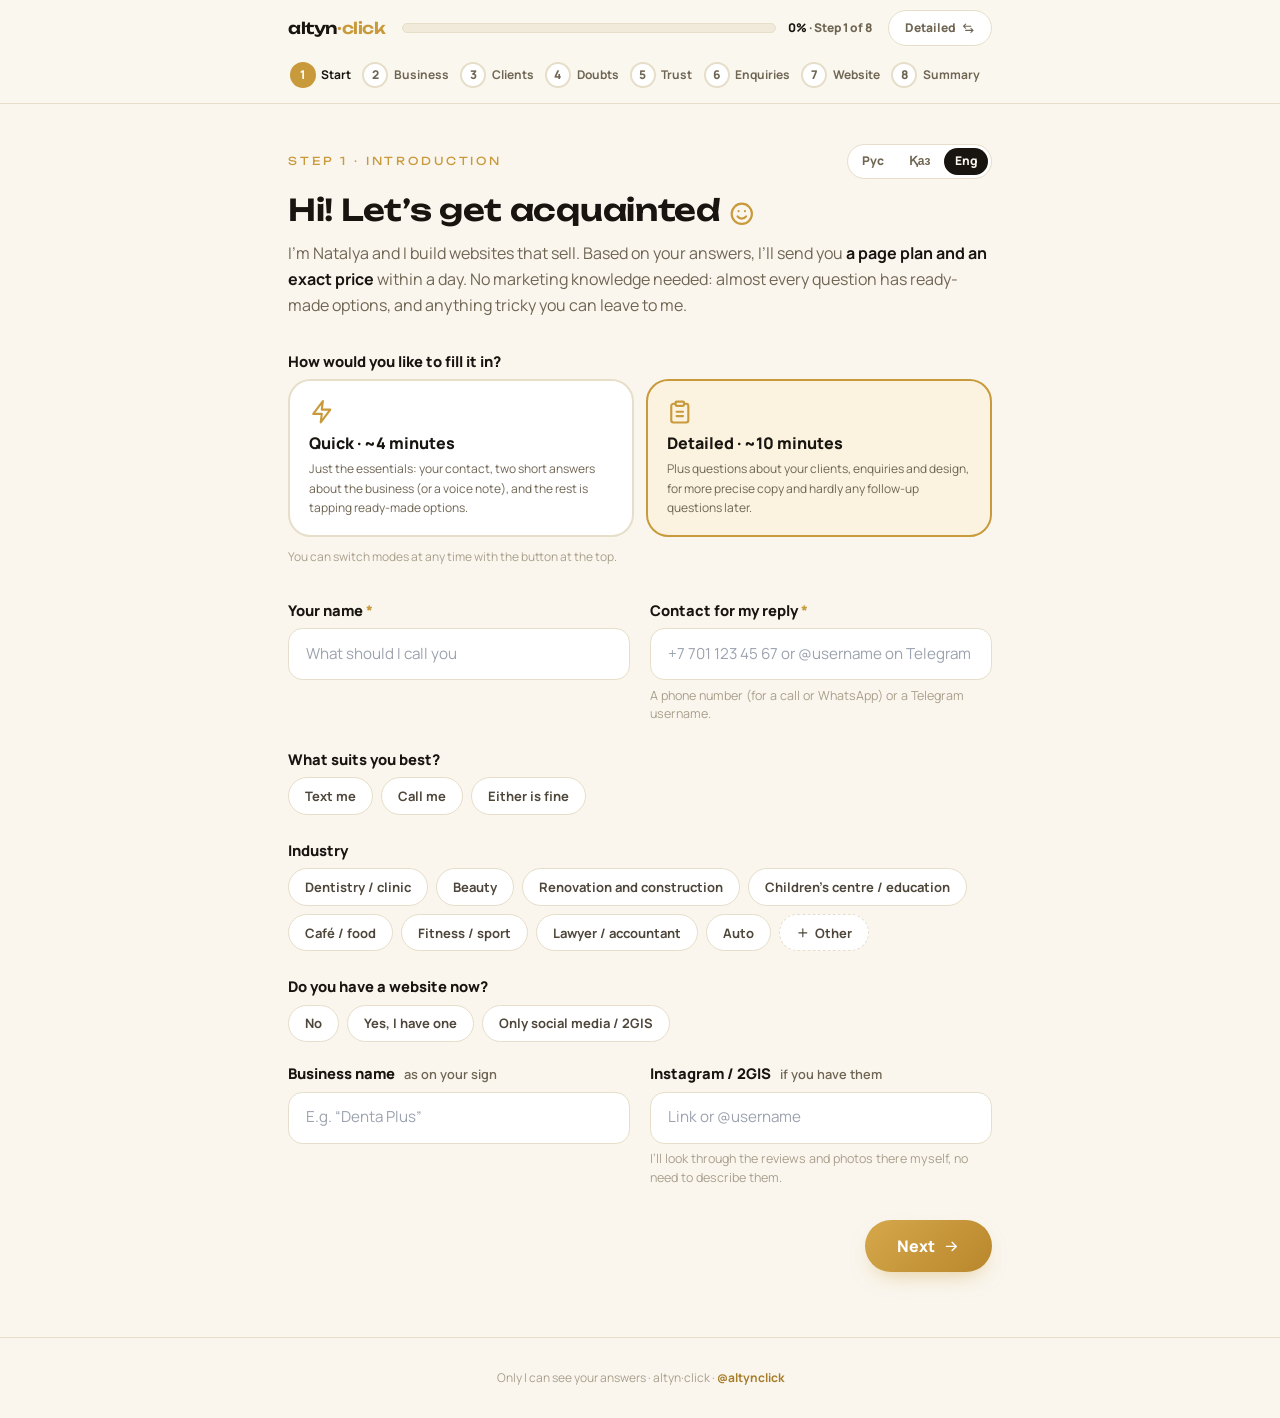
==== en/index.html @ 15279e93 "Add Kazakh and English versions of the brief (/kz/, /en/) kz/index.html and en/index.html are genera" ====
<!DOCTYPE html>
<!-- Generated by scripts/build-i18n.mjs from /index.html — edit the Russian source and i18n/, then run node build.mjs -->
<html lang="en">
<head>
<meta charset="UTF-8">
<meta name="viewport" content="width=device-width, initial-scale=1.0">
<title>Brief — Altyn Click</title>
<meta name="description" content="Tell me about your business in 4–10 minutes, mostly by tapping ready-made options. Anything tricky you can leave to me.">

<link rel="preconnect" href="https://fonts.googleapis.com">
<link rel="preconnect" href="https://fonts.gstatic.com" crossorigin>
<link href="https://fonts.googleapis.com/css2?family=Unbounded:wght@400;500;600;700&family=Manrope:wght@400;500;600;700;800&display=swap" rel="stylesheet">

<meta name="theme-color" content="#FAF6EE">
<meta name="referrer" content="strict-origin-when-cross-origin">
<link rel="icon" href="../favicon.ico" sizes="any">
<link rel="icon" href="../favicon.svg" type="image/svg+xml">
<link rel="apple-touch-icon" href="../apple-touch-icon.png">
<link rel="stylesheet" href="../assets/brief.css?v=f9da8c3298">
</head>

<body class="antialiased">

<svg width="0" height="0" style="position:absolute" aria-hidden="true">
  <defs>
    <symbol id="i-hi" viewBox="0 0 24 24"><circle cx="12" cy="12" r="9.5"/><path d="M8 14.5s1.5 2 4 2 4-2 4-2"/><path d="M9 9.5h.01M15 9.5h.01"/></symbol>
    <symbol id="i-bolt" viewBox="0 0 24 24"><path d="M13 2 4 14h8l-1 8 9-12h-8z"/></symbol>
    <symbol id="i-list" viewBox="0 0 24 24"><rect x="8" y="2.5" width="8" height="4" rx="1"/><path d="M16 4.5h2a2 2 0 0 1 2 2V20a2 2 0 0 1-2 2H6a2 2 0 0 1-2-2V6.5a2 2 0 0 1 2-2h2M9 12h6M9 16h6"/></symbol>
    <symbol id="i-spark" viewBox="0 0 24 24"><path d="M11 3l1.8 5.2L18 10l-5.2 1.8L11 17l-1.8-5.2L4 10l5.2-1.8z"/><path d="M18.5 14.5l.8 2.2 2.2.8-2.2.8-.8 2.2-.8-2.2-2.2-.8 2.2-.8z"/></symbol>
    <symbol id="i-store" viewBox="0 0 24 24"><path d="M3.5 9 5 4h14l1.5 5M4.5 9v11h15V9M10 20v-5h4v5"/><path d="M3.5 9a2.8 2.8 0 0 0 5.7 0 2.8 2.8 0 0 0 5.6 0 2.8 2.8 0 0 0 5.7 0"/></symbol>
    <symbol id="i-users" viewBox="0 0 24 24"><path d="M16 21v-2a4 4 0 0 0-4-4H6a4 4 0 0 0-4 4v2"/><circle cx="9" cy="7" r="4"/><path d="M22 21v-2a4 4 0 0 0-3-3.9M16 3.1a4 4 0 0 1 0 7.8"/></symbol>
    <symbol id="i-shield" viewBox="0 0 24 24"><path d="M12 22s8-4 8-10V5l-8-3-8 3v7c0 6 8 10 8 10z"/><path d="m9 12 2 2 4-4"/></symbol>
    <symbol id="i-site" viewBox="0 0 24 24"><rect x="2.5" y="4" width="19" height="16" rx="2.5"/><path d="M2.5 9h19M6 6.5h.01M9 6.5h.01"/></symbol>
    <symbol id="i-send" viewBox="0 0 24 24"><path d="M22 2 11 13M22 2l-7 20-4-9-9-4z"/></symbol>
    <symbol id="i-plus" viewBox="0 0 24 24"><path d="M12 5v14M5 12h14"/></symbol>
    <symbol id="i-alert" viewBox="0 0 24 24"><circle cx="12" cy="12" r="9.5"/><path d="M12 7.5v5M12 16h.01"/></symbol>
    <symbol id="i-check" viewBox="0 0 24 24"><path d="M20 6 9 17l-5-5"/></symbol>
    <symbol id="i-mic" viewBox="0 0 24 24"><rect x="9" y="2" width="6" height="12" rx="3"/><path d="M5 10v1a7 7 0 0 0 14 0v-1M12 18v4M8 22h8"/></symbol>
    <symbol id="i-left" viewBox="0 0 24 24"><path d="M19 12H5M11 6l-6 6 6 6"/></symbol>
    <symbol id="i-right" viewBox="0 0 24 24"><path d="M5 12h14M13 6l6 6-6 6"/></symbol>
    <symbol id="i-x" viewBox="0 0 24 24"><path d="M18 6 6 18M6 6l12 12"/></symbol>
    <symbol id="i-swap" viewBox="0 0 24 24"><path d="M7 4 3 8l4 4M3 8h14M17 20l4-4-4-4M21 16H7"/></symbol>
    <symbol id="i-clip" viewBox="0 0 24 24"><path d="m21 11-8.6 8.6a5 5 0 0 1-7-7L14 4a3.3 3.3 0 0 1 4.7 4.7L10 17.3a1.7 1.7 0 0 1-2.4-2.4L15.5 7"/></symbol>
    <symbol id="i-down" viewBox="0 0 24 24"><path d="M12 3v12M7 10l5 5 5-5M4 21h16"/></symbol>
    <symbol id="i-undo" viewBox="0 0 24 24"><path d="M3 12a9 9 0 1 0 3-6.7L3 8M3 3v5h5"/></symbol>
  </defs>
</svg>

<header class="sticky top-0 z-50 bg-paper/95 backdrop-blur border-b border-line">
  <div class="max-w-3xl mx-auto px-4 md:px-8">
    <div class="flex items-center gap-3 md:gap-4 h-14">
      <div class="wm font-disp font-semibold text-base tracking-tight whitespace-nowrap">altyn<span class="text-gold">·click</span></div>
      <div class="flex-1 flex items-center gap-3 min-w-0">
        <div class="flex-1 h-2.5 rounded-full bg-cream border border-line overflow-hidden min-w-[50px]"><div id="pBar" class="h-full pfill rounded-full" style="width:0%"></div></div>
        <div class="text-xs font-extrabold whitespace-nowrap"><span id="pPct">0%</span><span class="text-mut"> · <span id="pStep">Step 1 of 8</span></span></div>
      </div>
      <button type="button" id="modePill" class="navpill" title="Change how you fill it in"><span>Detailed</span><svg class="ic"><use href="#i-swap"/></svg></button>
    </div>
    <nav id="dots" class="flex gap-1.5 md:gap-2 overflow-x-auto nosb pb-2.5" aria-label="Brief steps">
      <button type="button" class="dot" data-goto="1"><span class="dn">1</span><span class="dl">Start</span></button>
      <button type="button" class="dot" data-goto="2"><span class="dn">2</span><span class="dl">Business</span></button>
      <button type="button" class="dot" data-goto="3"><span class="dn">3</span><span class="dl">Clients</span></button>
      <button type="button" class="dot" data-goto="4"><span class="dn">4</span><span class="dl">Doubts</span></button>
      <button type="button" class="dot" data-goto="5"><span class="dn">5</span><span class="dl">Trust</span></button>
      <button type="button" class="dot" data-goto="6"><span class="dn">6</span><span class="dl">Enquiries</span></button>
      <button type="button" class="dot" data-goto="7"><span class="dn">7</span><span class="dl">Website</span></button>
      <button type="button" class="dot" data-goto="8"><span class="dn">8</span><span class="dl">Summary</span></button>
    </nav>
  </div>
</header>

<main class="max-w-3xl mx-auto px-4 md:px-8 pt-10 pb-16">
  <div id="formWrap">
  <div id="restoreBar" class="restorebar" hidden>
    <span>I’ve restored your answers from the draft, so you can pick up where you left off.</span>
    <button type="button" class="resetbtn" data-reset>Start over</button>
  </div>
  <form id="briefForm" novalidate>

        <section class="step active" data-step="1" id="step1">
      <div class="flex items-center justify-between gap-3 flex-wrap">
        <div class="eyebrow">Step 1 · Introduction</div>
        <nav class="langsw" aria-label="Brief language">
          <a href="/" hreflang="ru" lang="ru" data-lang="ru">Рус</a>
          <a href="/kz/" hreflang="kk" lang="kk" data-lang="kk">Қаз</a>
          <a href="/en/" hreflang="en" lang="en" data-lang="en" aria-current="page">Eng</a>
        </nav>
      </div>
      <h1 class="h-step">Hi! Let’s get acquainted <svg class="ic-lg"><use href="#i-hi"/></svg></h1>
      <p class="text-mut mt-3 leading-relaxed">I’m Natalya and I build websites that sell. Based on your answers, I’ll send you <b class="text-ink">a page plan and an exact price</b> within a day. No marketing knowledge needed: almost every question has ready-made options, and anything tricky you can leave to me.</p>

      <div class="mt-8">
        <div class="lb">How would you like to fill it in?</div>
        <div class="grid sm:grid-cols-2 gap-3">
          <button type="button" class="modecard" data-mode="fast">
            <svg class="ic-lg text-gold"><use href="#i-bolt"/></svg>
            <div class="font-extrabold mt-1">Quick · ~4 minutes</div>
            <p class="text-xs text-mut mt-1 leading-relaxed">Just the essentials: your contact, two short answers about the business (or a voice note), and the rest is tapping ready-made options.</p>
          </button>
          <button type="button" class="modecard" data-mode="full">
            <svg class="ic-lg text-gold"><use href="#i-list"/></svg>
            <div class="font-extrabold mt-1">Detailed · ~10 minutes</div>
            <p class="text-xs text-mut mt-1 leading-relaxed">Plus questions about your clients, enquiries and design, for more precise copy and hardly any follow-up questions later.</p>
          </button>
        </div>
        <p class="text-xs text-mutd mt-2.5 leading-relaxed">You can switch modes at any time with the button at the top.</p>
      </div>

      <div class="mt-8 grid sm:grid-cols-2 gap-5">
        <div><label class="lb" for="f-name">Your name <span class="req">*</span></label><input id="f-name" class="inp" maxlength="200" name="name" autocomplete="given-name" enterkeyhint="next" placeholder="What should I call you"></div>
        <div><label class="lb" for="f-contact">Contact for my reply <span class="req">*</span></label><input id="f-contact" class="inp" maxlength="200" name="contact" autocomplete="tel" enterkeyhint="next" placeholder="+7 701 123 45 67 or @username on Telegram"><p class="hint">A phone number (for a call or WhatsApp) or a Telegram username.</p></div>
      </div>

      <div class="mt-6 dhide">
        <div class="lb">What suits you best?</div>
        <div class="chips" data-chips="contactway">
          <button type="button" class="chip" data-val="Лучше написать">Text me</button>
          <button type="button" class="chip" data-val="Лучше позвонить">Call me</button>
          <button type="button" class="chip" data-val="Без разницы">Either is fine</button>
        </div>
      </div>

      <div class="mt-6">
        <div class="lb">Industry</div>
        <div class="chips" data-chips="niche" data-other="E.g. vet clinic, photo studio">
          <button type="button" class="chip" data-val="Стоматология / клиника">Dentistry / clinic</button>
          <button type="button" class="chip" data-val="Красота">Beauty</button>
          <button type="button" class="chip" data-val="Ремонт и строительство">Renovation and construction</button>
          <button type="button" class="chip" data-val="Детский центр / обучение">Children’s centre / education</button>
          <button type="button" class="chip" data-val="Кафе / еда">Café / food</button>
          <button type="button" class="chip" data-val="Фитнес / спорт">Fitness / sport</button>
          <button type="button" class="chip" data-val="Юрист / бухгалтер / консалтинг">Lawyer / accountant</button>
          <button type="button" class="chip" data-val="Авто">Auto</button>
        </div>
      </div>

      <div class="mt-6">
        <div class="lb">Do you have a website now?</div>
        <div class="chips" data-chips="hassite">
          <button type="button" class="chip" data-val="Нет">No</button>
          <button type="button" class="chip" data-val="Есть сайт">Yes, I have one</button>
          <button type="button" class="chip" data-val="Только соцсети / 2ГИС">Only social media / 2GIS</button>
        </div>
      </div>

      <div class="mt-5 grid sm:grid-cols-2 gap-5">
        <div><label class="lb" for="f-bizname">Business name <span class="lbhint">as on your sign</span></label><input id="f-bizname" class="inp" maxlength="200" name="bizname" enterkeyhint="next" placeholder="E.g. “Denta Plus”"></div>
        <div><label class="lb" for="f-socials">Instagram / 2GIS <span class="lbhint">if you have them</span></label><input id="f-socials" class="inp" maxlength="200" name="socials" enterkeyhint="next" placeholder="Link or @username"><p class="hint">I’ll look through the reviews and photos there myself, no need to describe them.</p></div>
        <div data-if="hassite=Есть сайт"><label class="lb" for="f-siteurl">Current site address</label><input id="f-siteurl" class="inp" maxlength="200" name="siteurl" placeholder="example.kz"></div>
      </div>
      <div class="mt-5 dhide" data-if="hassite=Есть сайт">
        <div class="lb">What’s wrong with your current site?</div>
        <div class="chips" data-chips="siteissues" data-multi data-other="In your own words">
          <button type="button" class="chip" data-val="Нет заявок">No enquiries</button>
          <button type="button" class="chip" data-val="Устарел внешне">Looks outdated</button>
          <button type="button" class="chip" data-val="Неудобно на телефоне">Hard to use on a phone</button>
          <button type="button" class="chip" data-val="Сложно обновлять">Hard to update</button>
          <button type="button" class="chip" data-val="Медленно грузится">Loads slowly</button>
          <button type="button" class="chip" data-val="Не находится в поиске">Can’t be found in search</button>
        </div>
      </div>
      <input id="hp" name="hp_x7q" class="hp" tabindex="-1" autocomplete="off" aria-hidden="true">
    </section>

        <section class="step" data-step="2" id="step2">
      <div class="eyebrow">Step 2 · Business and services</div>
      <h2 class="h-step">What you do <svg class="ic-lg"><use href="#i-store"/></svg></h2>
      <p class="text-mut mt-2.5 leading-relaxed max-w-lg">This is the only block I can’t make up for you. Keep it short, or say it in a voice note.</p>

            <div class="voicecard mt-7" data-rec="business">
        <div class="flex items-center gap-4">
          <button type="button" class="recbtn" aria-label="Record a voice note">
            <svg class="rmic w-6 h-6 icon-stroke"><use href="#i-mic"/></svg>
            <svg class="rstop w-5 h-5" viewBox="0 0 24 24" fill="currentColor"><rect x="6" y="6" width="12" height="12" rx="2"/></svg>
          </button>
          <div>
            <div class="rtitle font-extrabold text-sm">Tell me about the business in your own words</div>
            <div class="rtimer text-xs text-mut mt-1">0:00 · up to 5 minutes</div>
          </div>
        </div>
        <p class="text-sm text-mut mt-3.5 leading-relaxed">Not sure what to write? Just tell me about the business the way you’d tell a person. I’ll sort out the rest. <b class="text-ink">With a voice note of 15 seconds or more, you can skip “What you do” and “Services”, and in the client questions just tick what you didn’t get to mention.</b></p>
        <div class="vlist mt-3 space-y-2"></div>
        <p class="rhint text-xs text-mutd mt-2.5" aria-live="polite"></p>
        <p class="text-[11px] text-mutd mt-1">The recording is sent with the brief and kept in the draft if you close the page.</p>
      </div>

      <div class="mt-8 space-y-5">
        <div><label class="lb" for="f-activity">What do you do? <span class="req">*</span></label>
          <textarea id="f-activity" class="inp" maxlength="2000" name="activity" placeholder="E.g. a family dental clinic in Almaty treating adults and children. Open since 2016."></textarea>
          <p class="hint">One or two sentences will do: what you do and for whom.</p></div>
        <div class="grid sm:grid-cols-2 gap-5">
          <div>
            <div class="lb">City <span class="req">*</span></div>
            <div class="chips" data-chips="city" data-other="Your city">
              <button type="button" class="chip" data-val="Алматы">Almaty</button>
              <button type="button" class="chip" data-val="Астана">Astana</button>
              <button type="button" class="chip" data-val="Шымкент">Shymkent</button>
              <button type="button" class="chip" data-val="Несколько городов / весь Казахстан">Several cities</button>
            </div>
          </div>
          <div>
            <div class="lb">Where do you work with clients?</div>
            <div class="chips" data-chips="format" data-multi data-other="E.g. at trade fairs">
              <button type="button" class="chip" data-val="У нас на месте">At our place</button>
              <button type="button" class="chip" data-val="Выезд к клиенту">We go to the client</button>
              <button type="button" class="chip" data-val="Онлайн">Online</button>
              <button type="button" class="chip" data-val="Доставка">Delivery</button>
            </div>
          </div>
        </div>
        <div><label class="lb" for="f-services">Main services or products <span class="req">*</span></label>
          <textarea id="f-services" class="inp" maxlength="2000" name="services" placeholder="Cavity treatment — from 15,000 ₸; cleaning — 18,000 ₸; implant — from 250,000 ₸"></textarea>
          <p class="hint">A comma-separated list is fine. Prices can be rough, “on request” or left out.</p></div>
        <div class="dhide"><label class="lb" for="f-top">Which orders do you want most? <span class="lbhint">1–3 services</span></label>
          <input id="f-top" class="inp" maxlength="200" name="top" placeholder="The most profitable or your favourite"></div>
        <div>
          <div class="lb">How much does a client usually pay per visit or order?</div>
          <div class="chips" data-chips="avgcheck">
            <button type="button" class="chip" data-val="до 10 000 ₸">up to 10,000 ₸</button>
            <button type="button" class="chip" data-val="10–50 000 ₸">10,000–50,000 ₸</button>
            <button type="button" class="chip" data-val="50–200 000 ₸">50,000–200,000 ₸</button>
            <button type="button" class="chip" data-val="больше 200 000 ₸">over 200,000 ₸</button>
            <button type="button" class="chip" data-val="Очень по-разному">It varies a lot</button>
          </div>
        </div>
      </div>
    </section>

        <section class="step" data-step="3" id="step3">
      <div class="flex items-start justify-between gap-4 flex-wrap">
        <div>
          <div class="eyebrow">Step 3 · Your clients</div>
          <h2 class="h-step">Who buys from you and why <svg class="ic-lg"><use href="#i-users"/></svg></h2>
          <p class="text-mut mt-2.5 leading-relaxed max-w-lg">The most valuable block for sales. Tick whatever fits — even a couple of taps helps.</p>
        </div>
        <label class="trustbtn mt-2"><input type="checkbox" class="tcbx" data-trust="3"><svg class="ic"><use href="#i-spark"/></svg><span>I trust you</span></label>
      </div>
      <p class="voicenote mt-5" hidden><svg class="ic"><use href="#i-mic"/></svg><span>You’ve already told me about the business in a voice note, so just tick what you didn’t get to mention.</span></p>
      <div class="blk-fields mt-8 space-y-6">
        <div>
          <div class="lb">Who comes to you most often? <span class="req">*</span></div>
          <div class="chips" data-chips="who" data-multi data-other="E.g. dog owners, students">
            <button type="button" class="chip" data-val="Женщины">Women</button>
            <button type="button" class="chip" data-val="Мужчины">Men</button>
            <button type="button" class="chip" data-val="Семьи / пары">Families / couples</button>
            <button type="button" class="chip" data-val="Родители для детей">Parents for their kids</button>
            <button type="button" class="chip" data-val="Пожилые / дети для родителей">Older people / for their parents</button>
            <button type="button" class="chip" data-val="Компании">Companies</button>
            <button type="button" class="chip" data-val="Туристы / приезжие">Tourists / visitors</button>
          </div>
        </div>
        <div class="dhide" data-if="who=Родители для детей|Пожилые / дети для родителей|Компании|Семьи / пары">
          <div class="lb">Who usually decides whether to come to you?</div>
          <div class="chips" data-chips="decider" data-multi data-other="E.g. the accountant chooses, the director pays">
            <button type="button" class="chip" data-val="Сам клиент">The client themselves</button>
            <button type="button" class="chip" data-val="Родитель">A parent</button>
            <button type="button" class="chip" data-val="Пара / семья">The couple / family</button>
            <button type="button" class="chip" data-val="Руководитель компании">The company head</button>
            <button type="button" class="chip" data-val="Несколько человек">Several people</button>
          </div>
          <p class="hint">Sometimes one person uses the service and another decides, like a child and a parent. The site will speak to whoever decides.</p>
        </div>
        <div class="dhide">
          <div class="lb">What do people usually come with?</div>
          <div class="chips" data-chips="situation" data-multi data-other="E.g. “my child is 4 and barely talks”">
            <button type="button" class="chip" data-val="Срочная проблема — нужно решить сейчас">An urgent problem</button>
            <button type="button" class="chip" data-val="Планируют заранее">Planning ahead</button>
            <button type="button" class="chip" data-val="Регулярный уход / обслуживание">Regular care</button>
            <button type="button" class="chip" data-val="Подарок">A gift</button>
            <button type="button" class="chip" data-val="Переделать за другими">Fixing someone else’s work</button>
            <button type="button" class="chip" data-val="Праздник / событие">A celebration / event</button>
          </div>
        </div>
        <div>
          <div class="lb">What do clients praise you for most? <span class="req">*</span></div>
          <div class="chips" data-chips="why" data-multi data-other="As clients put it">
            <button type="button" class="chip" data-val="Хороший результат">Great results</button>
            <button type="button" class="chip" data-val="Адекватные цены">Fair prices</button>
            <button type="button" class="chip" data-val="Быстро, в срок">Fast and on time</button>
            <button type="button" class="chip" data-val="Понятно всё объясняют">Clear explanations</button>
            <button type="button" class="chip" data-val="Вежливые, внимательные">Polite and attentive</button>
            <button type="button" class="chip" data-val="Конкретного специалиста">A specific specialist</button>
            <button type="button" class="chip" data-val="Чисто и уютно">Clean and cosy</button>
            <button type="button" class="chip" data-val="Удобно добираться">Easy to get to</button>
            <button type="button" class="chip" data-val="Гарантия">Guarantee</button>
            <button type="button" class="chip" data-val="Современное оборудование / материалы">Modern equipment</button>
            <button type="button" class="chip" data-val="Работают допоздна / без выходных">Open late / 7 days</button>
            <button type="button" class="chip" data-val="Рассрочка / Kaspi Red">Instalments / Kaspi Red</button>
          </div>
          <p class="hint">Tick what you hear from clients. Can’t remember? Tap “I trust you” and I’ll find it in the reviews.</p>
        </div>
        <div class="dhide"><label class="lb" for="f-thanks">How exactly do they praise you, in their words? <span class="lbhint">a line from a review or a chat</span></label>
          <textarea id="f-thanks" class="inp" maxlength="2000" name="thanks" placeholder="“For the first time I wasn’t scared at the dentist”, “Done in 3 days, as promised”"></textarea>
          <div class="vmini mt-2.5" data-rec="thanks">
            <button type="button" class="recbtn sm" aria-label="Answer with a voice note">
              <svg class="rmic w-4 h-4 icon-stroke"><use href="#i-mic"/></svg>
              <svg class="rstop w-3.5 h-3.5" viewBox="0 0 24 24" fill="currentColor"><rect x="6" y="6" width="12" height="12" rx="2"/></svg>
            </button>
            <div class="min-w-0"><div class="rtitle text-xs font-extrabold">Or answer with a voice note</div><div class="rtimer text-[11px] text-mut">up to 5 minutes</div></div>
            <div class="vlist basis-full space-y-2"></div>
            <p class="rhint basis-full text-xs text-mutd" aria-live="polite"></p>
          </div>
        </div>
      </div>
      <div class="trustnote"><svg class="ic"><use href="#i-spark"/></svg><span>I’ll study reviews of you and your competitors and put into words why people choose you. Change your mind? Just untick it.</span></div>
    </section>

        <section class="step" data-step="4" id="step4">
      <div class="flex items-start justify-between gap-4 flex-wrap">
        <div>
          <div class="eyebrow">Step 4 · Doubts</div>
          <h2 class="h-step">What stops people buying <svg class="ic-lg"><use href="#i-alert"/></svg></h2>
          <p class="text-mut mt-2.5 leading-relaxed max-w-lg">This turns into answers on the site that clear up doubts before anyone even calls.</p>
        </div>
        <label class="trustbtn mt-2"><input type="checkbox" class="tcbx" data-trust="4"><svg class="ic"><use href="#i-spark"/></svg><span>I trust you</span></label>
      </div>
      <div class="blk-fields mt-8 space-y-6">
        <div>
          <div class="lb">What usually worries or scares clients? <span class="req">*</span></div>
          <div class="chips" data-chips="doubts" data-multi data-other="What clients say">
            <button type="button" class="chip" data-val="Кажется дорого">Seems expensive</button>
            <button type="button" class="chip" data-val="Не уверены в результате">Unsure about the result</button>
            <button type="button" class="chip" data-val="Непонятна итоговая цена">Final price is unclear</button>
            <button type="button" class="chip" data-val="Боятся (больно, страшно, рискованно)">Afraid: painful, scary, risky</button>
            <button type="button" class="chip" data-val="Боятся навязанных услуг">Afraid of upselling</button>
            <button type="button" class="chip" data-val="Далеко / неудобно добираться">Too far to travel</button>
            <button type="button" class="chip" data-val="Долго ждать записи">Long wait for a slot</button>
            <button type="button" class="chip" data-val="Не знаю">Not sure</button>
          </div>
        </div>
        <div class="dhide"><label class="lb" for="f-faq">What do people ask most before buying?</label>
          <textarea id="f-faq" class="inp" maxlength="2000" name="faq" placeholder="“How long does it take?”, “Can I pay in instalments?”, “Can I bring my child?”"></textarea>
          <p class="hint">This becomes the FAQ block on the site.</p></div>
        <div class="dhide">
          <div class="lb">Why do people sometimes not buy after talking to you? <span class="lbhint">optional</span></div>
          <div class="chips" data-chips="refuse" data-multi data-other="What they say when they leave">
            <button type="button" class="chip" data-val="Сравнивает с другими">Comparing with others</button>
            <button type="button" class="chip" data-val="Хочет подумать / посоветоваться">Wants to think it over or ask someone</button>
            <button type="button" class="chip" data-val="Не готов сейчас">Not ready yet</button>
            <button type="button" class="chip" data-val="Не понимает разницу между вариантами">Doesn’t see the difference between options</button>
            <button type="button" class="chip" data-val="Не подходят условия / формат">Terms or format don’t suit</button>
            <button type="button" class="chip" data-val="Не знаю">Not sure</button>
          </div>
        </div>
        <div class="dhide"><label class="lb" for="f-rivals">Who are you usually compared with? <span class="lbhint">optional</span></label>
          <input id="f-rivals" class="inp" maxlength="200" name="rivals" placeholder="1–3 names or links — I’ll research the rest"></div>
      </div>
      <div class="trustnote"><svg class="ic"><use href="#i-spark"/></svg><span>I’ll study reviews of you and your competitors and gather the typical doubts and answers to them myself.</span></div>
    </section>

        <section class="step" data-step="5" id="step5">
      <div class="flex items-start justify-between gap-4 flex-wrap">
        <div>
          <div class="eyebrow">Step 5 · Trust</div>
          <h2 class="h-step">How to back up your words <svg class="ic-lg"><use href="#i-shield"/></svg></h2>
          <p class="text-mut mt-2.5 leading-relaxed max-w-lg">People believe proof, not promises. Tick what you already have.</p>
        </div>
        <label class="trustbtn mt-2"><input type="checkbox" class="tcbx" data-trust="5"><svg class="ic"><use href="#i-spark"/></svg><span>I trust you</span></label>
      </div>
      <div class="blk-fields mt-8 space-y-6">
        <div>
          <div class="lb">Which of these do you already have? <span class="req">*</span></div>
          <div class="chips" data-chips="proof" data-multi data-other="E.g. we work with embassies">
            <button type="button" class="chip" data-val="Отзывы в 2ГИС / Google">Reviews on 2GIS / Google</button>
            <button type="button" class="chip" data-val="Отзывы в Instagram / WhatsApp">Reviews on Instagram / WhatsApp</button>
            <button type="button" class="chip" data-val="Фото работ / до-после">Work photos / before-after</button>
            <button type="button" class="chip" data-val="Видеоотзывы">Video reviews</button>
            <button type="button" class="chip" data-val="Фото команды и места">Photos of the team and place</button>
            <button type="button" class="chip" data-val="Лицензия">Licence</button>
            <button type="button" class="chip" data-val="Сертификаты / дипломы">Certificates / diplomas</button>
            <button type="button" class="chip" data-val="Много лет опыта">Many years of experience</button>
            <button type="button" class="chip" data-val="Цифры: клиенты, проекты">Numbers: clients, projects</button>
            <button type="button" class="chip" data-val="Гарантия">Guarantee</button>
            <button type="button" class="chip" data-val="Известные клиенты / партнёры">Well-known clients</button>
            <button type="button" class="chip" data-val="Награды / публикации">Awards / press</button>
            <button type="button" class="chip" data-val="Пока нечем — поможете">Nothing yet — help me out</button>
          </div>
        </div>
        <div data-if="proof=Много лет опыта|Цифры: клиенты, проекты|Гарантия"><label class="lb" for="f-numbers">Numbers and terms</label>
          <input id="f-numbers" class="inp" maxlength="200" name="numbers" placeholder="E.g. since 2016, 3,000 patients, 2-year guarantee"></div>
        <div class="dhide">
          <div class="lb">What else do you have for the site?</div>
          <div class="chips" data-chips="has" data-multi data-other="E.g. a PDF catalogue">
            <button type="button" class="chip" data-val="Профессиональные фото">Professional photos</button>
            <button type="button" class="chip" data-val="Видео">Video</button>
            <button type="button" class="chip" data-val="Готовые тексты">Ready-made copy</button>
            <button type="button" class="chip" data-val="Прайс / презентация">Price list / presentation</button>
            <button type="button" class="chip" data-val="Ничего — поможете">Nothing — help me out</button>
          </div>
        </div>
        <div>
          <div class="lb">Attach files <span class="lbhint">optional</span></div>
          <label class="filebtn"><input type="file" id="fileInp" multiple accept="image/*,application/pdf"><svg class="ic"><use href="#i-clip"/></svg><span>Logo, photos, price list</span></label>
          <div id="fileList" class="mt-2.5 space-y-2"></div>
          <p class="hint">Photos and PDFs, up to 8 files and 25 MB in total. You can also send them later on Telegram.</p>
        </div>
      </div>
      <div class="trustnote"><svg class="ic"><use href="#i-spark"/></svg><span>I’ll look through your social media and 2GIS, gather the proof myself, and suggest quick ways to get whatever’s missing.</span></div>
    </section>

        <section class="step" data-step="6" id="step6">
      <div class="flex items-start justify-between gap-4 flex-wrap">
        <div>
          <div class="eyebrow">Step 6 · Enquiries</div>
          <h2 class="h-step">How clients reach you <svg class="ic-lg"><use href="#i-send"/></svg></h2>
          <p class="text-mut mt-2.5 leading-relaxed max-w-lg">So the button on the site leads wherever it’s easiest for you to reply.</p>
        </div>
        <label class="trustbtn mt-2"><input type="checkbox" class="tcbx" data-trust="6"><svg class="ic"><use href="#i-spark"/></svg><span>I trust you</span></label>
      </div>
      <div class="blk-fields mt-8 space-y-6">
        <div>
          <div class="lb">How do you prefer to take on new clients? <span class="req">*</span></div>
          <div class="chips" data-chips="action" data-other="E.g. download the price list">
            <button type="button" class="chip" data-val="Написать в WhatsApp">Message on WhatsApp</button>
            <button type="button" class="chip" data-val="Написать в Telegram">Message on Telegram</button>
            <button type="button" class="chip" data-val="Позвонить">Call</button>
            <button type="button" class="chip" data-val="Записаться онлайн">Book online</button>
            <button type="button" class="chip" data-val="Оставить заявку на сайте">Leave a request on the site</button>
            <button type="button" class="chip" data-val="Прийти по адресу">Visit in person</button>
          </div>
          <p class="hint">I’ll make this the site’s main button. The other contact options will be there too.</p>
        </div>
        <div data-if="action=Написать в WhatsApp|Написать в Telegram|Позвонить">
          <div class="lb">Which number or username goes on the button?</div>
          <div class="chips" data-chips="pubsame">
            <button type="button" class="chip" data-val="Тот же, что для связи со мной">Same as the one for contacting me</button>
            <button type="button" class="chip" data-val="Другой">A different one</button>
          </div>
        </div>
        <div data-if="pubsame=Другой"><label class="lb" for="f-pubphone">Number or username for the site’s buttons</label>
          <input id="f-pubphone" class="inp" maxlength="200" name="pubphone" enterkeyhint="next" placeholder="+7 777 000 00 00 — the administrator’s WhatsApp"></div>
        <div class="dhide" data-if="format=У нас на месте;action=Прийти по адресу"><label class="lb" for="f-addr">Address and opening hours</label>
          <input id="f-addr" class="inp" maxlength="300" name="addr" enterkeyhint="next" placeholder="10 Abay Ave, 2nd floor · Mon–Sat 10:00–20:00"><p class="hint">If it’s all correct on 2GIS, you can skip this.</p></div>
        <div data-if="action=Оставить заявку на сайте">
          <div class="lb">Where should enquiries from the site go?</div>
          <div class="chips" data-chips="leadto" data-multi data-other="E.g. to a CRM">
            <button type="button" class="chip" data-val="WhatsApp">WhatsApp</button>
            <button type="button" class="chip" data-val="Telegram">Telegram</button>
            <button type="button" class="chip" data-val="Email">Email</button>
          </div>
        </div>
        <div class="dhide">
          <div class="lb">What else would be useful on the site? <span class="lbhint">we’ll discuss the cost</span></div>
          <div class="chips" data-chips="extras" data-multi data-other="E.g. a client account area">
            <button type="button" class="chip" data-val="Онлайн-запись">Online booking</button>
            <button type="button" class="chip" data-val="Онлайн-оплата / Kaspi">Online payment / Kaspi</button>
            <button type="button" class="chip" data-val="Каталог или прайс">Catalogue or price list</button>
            <button type="button" class="chip" data-val="Калькулятор стоимости / подбор по вопросам">Calculator or question-based picker</button>
            <button type="button" class="chip" data-val="Связь с CRM">CRM integration</button>
          </div>
        </div>
        <div data-if="action=Записаться онлайн;extras=Онлайн-запись">
          <div class="lb">Which booking service do you use?</div>
          <div class="chips" data-chips="booking" data-other="Service name">
            <button type="button" class="chip" data-val="Altegio">Altegio</button>
            <button type="button" class="chip" data-val="YCLIENTS">YCLIENTS</button>
            <button type="button" class="chip" data-val="Пока не используем">None yet</button>
            <button type="button" class="chip" data-val="Нужна помощь с выбором">Need help choosing</button>
          </div>
        </div>
        <div class="dhide">
          <div class="lb">What happens after someone leaves a request or messages you?</div>
          <div class="chips" data-chips="afterlead" data-multi data-other="How it works for you">
            <button type="button" class="chip" data-val="Отвечаем в WhatsApp">We reply on WhatsApp</button>
            <button type="button" class="chip" data-val="Звоним">We call</button>
            <button type="button" class="chip" data-val="Записываем на консультацию">We book a consultation</button>
            <button type="button" class="chip" data-val="Приглашаем приехать">We invite them over</button>
            <button type="button" class="chip" data-val="Делаем расчёт">We prepare a quote</button>
            <button type="button" class="chip" data-val="Отправляем предложение">We send an offer</button>
          </div>
        </div>
        <div class="dhide">
          <div class="lb">Who usually replies to clients?</div>
          <div class="chips" data-chips="responder" data-other="Who">
            <button type="button" class="chip" data-val="Владелец">The owner</button>
            <button type="button" class="chip" data-val="Менеджер">A manager</button>
            <button type="button" class="chip" data-val="Администратор">An administrator</button>
            <button type="button" class="chip" data-val="Специалист">A specialist</button>
            <button type="button" class="chip" data-val="Несколько человек">Several people</button>
          </div>
        </div>
        <div class="dhide" data-if="responder=*">
          <div class="lb">How quickly do you usually reply?</div>
          <div class="chips" data-chips="speed">
            <button type="button" class="chip" data-val="Сразу / в течение нескольких минут">Right away / within minutes</button>
            <button type="button" class="chip" data-val="В течение часа">Within an hour</button>
            <button type="button" class="chip" data-val="В течение рабочего дня">Within the working day</button>
            <button type="button" class="chip" data-val="Иногда позже">Sometimes later</button>
            <button type="button" class="chip" data-val="По-разному">It varies</button>
          </div>
          <p class="hint">An honest answer helps me label the button right, e.g. “we reply within 15 minutes”.</p>
        </div>
        <div class="dhide">
          <div class="lb">Where do clients come from now?</div>
          <div class="chips" data-chips="sources" data-multi data-other="E.g. partners, OLX">
            <button type="button" class="chip" data-val="Сарафан / рекомендации">Word of mouth</button>
            <button type="button" class="chip" data-val="Instagram">Instagram</button>
            <button type="button" class="chip" data-val="2ГИС и карты">2GIS and maps</button>
            <button type="button" class="chip" data-val="TikTok">TikTok</button>
            <button type="button" class="chip" data-val="Реклама">Ads</button>
            <button type="button" class="chip" data-val="Проходят мимо">Passers-by</button>
          </div>
        </div>
      </div>
      <div class="trustnote"><svg class="ic"><use href="#i-spark"/></svg><span>I’ll suggest the main action for your niche myself, and check how you handle enquiries on a call.</span></div>
    </section>

        <section class="step" data-step="7" id="step7">
      <div class="flex items-start justify-between gap-4 flex-wrap">
        <div>
          <div class="eyebrow">Step 7 · Website</div>
          <h2 class="h-step">What the site will be like <svg class="ic-lg"><use href="#i-site"/></svg></h2>
          <p class="text-mut mt-2.5 leading-relaxed max-w-lg">Language, design and timing. I’ll pick the style and colours myself.</p>
        </div>
        <label class="trustbtn mt-2"><input type="checkbox" class="tcbx" data-trust="7"><svg class="ic"><use href="#i-spark"/></svg><span>I trust you</span></label>
      </div>
      <div class="blk-fields mt-8 space-y-6">
        <div>
          <div class="lb">Which language should the site be in? <span class="req">*</span></div>
          <div class="chips" data-chips="lang" data-multi>
            <button type="button" class="chip" data-val="Русский">Russian</button>
            <button type="button" class="chip" data-val="Казахский">Kazakh</button>
            <button type="button" class="chip" data-val="Английский">English</button>
          </div>
          <p class="hint">One language is included in the price; each extra one is +30,000 ₸.</p>
        </div>
        <div data-if="lang=Казахский">
          <div class="lb">Kazakh texts</div>
          <div class="chips" data-chips="kztext">
            <button type="button" class="chip" data-val="Есть готовые тексты">We have ready texts</button>
            <button type="button" class="chip" data-val="Нужен перевод — сделайте вы">Need a translation — you do it</button>
            <button type="button" class="chip" data-val="Переведёт наш человек">Our own person will translate</button>
          </div>
        </div>
        <div data-if="lang=Английский">
          <div class="lb">English texts</div>
          <div class="chips" data-chips="entext">
            <button type="button" class="chip" data-val="Есть готовые тексты">We have ready texts</button>
            <button type="button" class="chip" data-val="Нужен перевод — сделайте вы">Need a translation — you do it</button>
            <button type="button" class="chip" data-val="Переведёт наш человек">Our own person will translate</button>
          </div>
        </div>
        <div>
          <div class="lb">Do you have a brand identity?</div>
          <div class="chips" data-chips="brand">
            <button type="button" class="chip" data-val="Есть">Yes</button>
            <button type="button" class="chip" data-val="Есть только логотип">Only a logo</button>
            <button type="button" class="chip" data-val="Нет">No</button>
          </div>
          <p class="hint">That’s the logo, colours and fonts used on your sign, social media and business cards. If you don’t have one, I’ll pick a style for your niche.</p>
        </div>
        <div class="dhide" data-if="brand=Есть">
          <div class="lb">What exactly do you have?</div>
          <div class="chips" data-chips="brandparts" data-multi data-other="E.g. a brand pattern">
            <button type="button" class="chip" data-val="Логотип">Logo</button>
            <button type="button" class="chip" data-val="Брендбук / гайдлайн">Brand book / guidelines</button>
            <button type="button" class="chip" data-val="Фирменные цвета">Brand colours</button>
            <button type="button" class="chip" data-val="Фирменные шрифты">Brand fonts</button>
            <button type="button" class="chip" data-val="Вывеска, визитки, упаковка">Sign, business cards, packaging</button>
          </div>
          <p class="hint">Attach the files on the “Trust” step or send them on Telegram, and I’ll take the colours from there.</p>
        </div>
        <div class="dhide" data-if="brand=Есть|Есть только логотип">
          <div class="lb">What should we do with the style?</div>
          <div class="chips" data-chips="brandkeep">
            <button type="button" class="chip" data-val="Оставляем как есть">Keep it as is</button>
            <button type="button" class="chip" data-val="Можно освежить">Can be refreshed</button>
            <button type="button" class="chip" data-val="Хотим новый">We want a new one</button>
          </div>
        </div>
        <div class="dhide"><label class="lb" for="f-examples">Sites you like <span class="lbhint">optional</span></label>
          <input id="f-examples" class="inp" maxlength="200" name="examples" placeholder="Links or just names — I’ll get a sense of your taste"></div>
        <div class="dhide">
          <div class="lb">What should definitely not be on the site?</div>
          <div class="chips" data-chips="notneed" data-multi data-other="In your own words">
            <button type="button" class="chip" data-val="Тёмного фона">Dark background</button>
            <button type="button" class="chip" data-val="Ярких кричащих цветов">Loud, flashy colours</button>
            <button type="button" class="chip" data-val="Стоковых фото">Stock photos</button>
            <button type="button" class="chip" data-val="Цен на сайте">Prices on the site</button>
            <button type="button" class="chip" data-val="Таймеров и «скидка сгорает»">“Offer ends soon” timers</button>
            <button type="button" class="chip" data-val="Много анимации">Lots of animation</button>
          </div>
        </div>
        <div data-if="hassite=Есть сайт">
          <div class="lb">Do you have access to the current site and domain?</div>
          <div class="chips" data-chips="domain">
            <button type="button" class="chip" data-val="Да, доступы есть">Yes, we have access</button>
            <button type="button" class="chip" data-val="Домен наш, доступов нет">The domain is ours, but no access</button>
            <button type="button" class="chip" data-val="Не знаю">Not sure</button>
          </div>
          <p class="hint">This is so the new site opens at the old address.</p>
        </div>
        <div class="dhide">
          <div class="lb">Who will update prices and photos after launch?</div>
          <div class="chips" data-chips="updates">
            <button type="button" class="chip" data-val="Сами — нужно простое редактирование">We will — need simple editing</button>
            <button type="button" class="chip" data-val="Вы — по запросу">You — on request</button>
            <button type="button" class="chip" data-val="Меняется редко">Rarely changes</button>
          </div>
        </div>
        <div class="dhide">
          <div class="lb">Budget</div>
          <div class="chips" data-chips="budget">
            <button type="button" class="chip" data-val="Самый доступный вариант">The most affordable option</button>
            <button type="button" class="chip" data-val="Баланс цены и возможностей">Balance of price and features</button>
            <button type="button" class="chip" data-val="Готовы вложиться в максимум">Ready to invest in the best</button>
            <button type="button" class="chip" data-val="Сначала хочу узнать цену">I’d like to know the price first</button>
          </div>
          <p class="hint">I’ll send the exact price together with the page plan.</p>
        </div>
        <div>
          <div class="lb">When do you plan to launch?</div>
          <div class="chips" data-chips="terms">
            <button type="button" class="chip" data-val="Нужно срочно — за неделю">Urgent — within a week</button>
            <button type="button" class="chip" data-val="Готовы начать сейчас">Ready to start now</button>
            <button type="button" class="chip" data-val="В течение месяца">Within a month</button>
            <button type="button" class="chip" data-val="Пока изучаю">Just exploring</button>
          </div>
        </div>
      </div>
      <div class="trustnote"><svg class="ic"><use href="#i-spark"/></svg><span>By default the site will be in Russian. I’ll suggest the design myself, to suit your niche and social media.</span></div>
    </section>

        <section class="step" data-step="8" id="step8">
      <div class="eyebrow">Step 8 · Summary</div>
      <h2 class="h-step">Check and send <svg class="ic-lg"><use href="#i-send"/></svg></h2>
      <p class="text-mut mt-2.5 leading-relaxed">Check that everything is right. To fix something, tap “edit”.</p>

      <div id="status" class="statuscard mt-7" aria-live="polite"></div>
      <div id="summary" class="mt-5"></div>

      <div id="tsBox" class="mt-5"></div>

      <p class="text-xs text-mutd mt-5 leading-relaxed">By tapping “Send the brief”, you agree to the processing of the data you’ve provided (name, contact, answers, voice notes and files) to prepare an offer and get in touch with you. No spam. The draft is saved in this browser, so you can come back later.</p>
      <div class="mt-4 flex flex-wrap gap-x-5 gap-y-2">
        <button type="button" class="linkbtn" data-copy><svg class="ic"><use href="#i-down"/></svg>Download a copy of your answers</button>
        <button type="button" class="linkbtn" data-reset><svg class="ic"><use href="#i-undo"/></svg>Start over</button>
      </div>
    </section>

        <div id="warnbar" class="warnbar" role="alert"></div>
    <div class="mt-8 flex items-center justify-between gap-4">
      <button type="button" id="btnBack" class="btn btn-ghost px-5 sm:px-7 py-3.5" style="visibility:hidden"><svg class="ic"><use href="#i-left"/></svg>Back</button>
      <button type="button" id="btnToSum" class="btn btn-ghost px-5 sm:px-7 py-3.5 ml-auto" hidden>To summary</button>
      <button type="button" id="btnNext" class="btn btn-gold px-5 sm:px-8 py-3.5"><span id="btnNextText">Next</span><svg class="ic" id="btnNextIc"><use href="#i-right"/></svg></button>
    </div>
  </form>
  </div>

    <div id="done" class="hidden text-center">
    <div class="rounded-3xl bg-white border border-line p-10 md:p-14 shadow-sm">
      <div class="w-20 h-20 mx-auto rounded-full bg-green/15 text-green flex items-center justify-center">
        <svg class="w-10 h-10 icon-stroke" style="stroke-width:2.5"><use href="#i-check"/></svg>
      </div>
      <h2 class="font-disp font-semibold text-2xl md:text-3xl mt-6">Thank you! Brief received.</h2>
      <p class="text-mut mt-4 leading-relaxed">Within one working day I’ll send the page plan and the exact price<span id="doneTo"></span>.</p>
      <p class="text-sm text-mut mt-3">Have a logo, photos or a price list? Send them on Telegram and I’ll attach them to your brief.</p>
      <div class="mt-7 flex flex-wrap justify-center gap-3">
        <a class="btn btn-gold px-7 py-3.5" href="https://t.me/altynclick" target="_blank" rel="noopener"><svg class="ic"><use href="#i-send"/></svg>Send files on Telegram</a>
        <button type="button" class="btn btn-ghost px-7 py-3.5" data-copy><svg class="ic"><use href="#i-down"/></svg>Copy of answers</button>
      </div>
      <button type="button" id="btnAgain" class="linkbtn mt-7">Fill in another brief</button>
    </div>
  </div>
</main>

<footer class="border-t border-line py-8">
  <p class="text-center text-xs text-mutd">Only I can see your answers · altyn·click · <a href="https://t.me/altynclick" target="_blank" rel="noopener" class="text-golddeep font-bold">@altynclick</a></p>
</footer>

<script src="../i18n/en.js?v=e77804dfdd" defer></script>
<script src="../assets/brief.js?v=ea898897e2" defer></script>
<script src="https://challenges.cloudflare.com/turnstile/v0/api.js?render=explicit" async defer></script>
</body>
</html>
---- assets/brief.css ----
*,:after,:before{--tw-border-spacing-x:0;--tw-border-spacing-y:0;--tw-translate-x:0;--tw-translate-y:0;--tw-rotate:0;--tw-skew-x:0;--tw-skew-y:0;--tw-scale-x:1;--tw-scale-y:1;--tw-pan-x: ;--tw-pan-y: ;--tw-pinch-zoom: ;--tw-scroll-snap-strictness:proximity;--tw-gradient-from-position: ;--tw-gradient-via-position: ;--tw-gradient-to-position: ;--tw-ordinal: ;--tw-slashed-zero: ;--tw-numeric-figure: ;--tw-numeric-spacing: ;--tw-numeric-fraction: ;--tw-ring-inset: ;--tw-ring-offset-width:0px;--tw-ring-offset-color:#fff;--tw-ring-color:rgba(59,130,246,.5);--tw-ring-offset-shadow:0 0 #0000;--tw-ring-shadow:0 0 #0000;--tw-shadow:0 0 #0000;--tw-shadow-colored:0 0 #0000;--tw-blur: ;--tw-brightness: ;--tw-contrast: ;--tw-grayscale: ;--tw-hue-rotate: ;--tw-invert: ;--tw-saturate: ;--tw-sepia: ;--tw-drop-shadow: ;--tw-backdrop-blur: ;--tw-backdrop-brightness: ;--tw-backdrop-contrast: ;--tw-backdrop-grayscale: ;--tw-backdrop-hue-rotate: ;--tw-backdrop-invert: ;--tw-backdrop-opacity: ;--tw-backdrop-saturate: ;--tw-backdrop-sepia: ;--tw-contain-size: ;--tw-contain-layout: ;--tw-contain-paint: ;--tw-contain-style: }::backdrop{--tw-border-spacing-x:0;--tw-border-spacing-y:0;--tw-translate-x:0;--tw-translate-y:0;--tw-rotate:0;--tw-skew-x:0;--tw-skew-y:0;--tw-scale-x:1;--tw-scale-y:1;--tw-pan-x: ;--tw-pan-y: ;--tw-pinch-zoom: ;--tw-scroll-snap-strictness:proximity;--tw-gradient-from-position: ;--tw-gradient-via-position: ;--tw-gradient-to-position: ;--tw-ordinal: ;--tw-slashed-zero: ;--tw-numeric-figure: ;--tw-numeric-spacing: ;--tw-numeric-fraction: ;--tw-ring-inset: ;--tw-ring-offset-width:0px;--tw-ring-offset-color:#fff;--tw-ring-color:rgba(59,130,246,.5);--tw-ring-offset-shadow:0 0 #0000;--tw-ring-shadow:0 0 #0000;--tw-shadow:0 0 #0000;--tw-shadow-colored:0 0 #0000;--tw-blur: ;--tw-brightness: ;--tw-contrast: ;--tw-grayscale: ;--tw-hue-rotate: ;--tw-invert: ;--tw-saturate: ;--tw-sepia: ;--tw-drop-shadow: ;--tw-backdrop-blur: ;--tw-backdrop-brightness: ;--tw-backdrop-contrast: ;--tw-backdrop-grayscale: ;--tw-backdrop-hue-rotate: ;--tw-backdrop-invert: ;--tw-backdrop-opacity: ;--tw-backdrop-saturate: ;--tw-backdrop-sepia: ;--tw-contain-size: ;--tw-contain-layout: ;--tw-contain-paint: ;--tw-contain-style: }/*! tailwindcss v3.4.19 | MIT License | https://tailwindcss.com*/*,:after,:before{box-sizing:border-box;border:0 solid #e5e7eb}:after,:before{--tw-content:""}:host,html{line-height:1.5;-webkit-text-size-adjust:100%;-moz-tab-size:4;-o-tab-size:4;tab-size:4;font-family:Manrope,sans-serif;font-feature-settings:normal;font-variation-settings:normal;-webkit-tap-highlight-color:transparent}body{margin:0;line-height:inherit}hr{height:0;color:inherit;border-top-width:1px}abbr:where([title]){-webkit-text-decoration:underline dotted;text-decoration:underline dotted}h1,h2,h3,h4,h5,h6{font-size:inherit;font-weight:inherit}a{color:inherit;text-decoration:inherit}b,strong{font-weight:bolder}code,kbd,pre,samp{font-family:ui-monospace,SFMono-Regular,Menlo,Monaco,Consolas,Liberation Mono,Courier New,monospace;font-feature-settings:normal;font-variation-settings:normal;font-size:1em}small{font-size:80%}sub,sup{font-size:75%;line-height:0;position:relative;vertical-align:baseline}sub{bottom:-.25em}sup{top:-.5em}table{text-indent:0;border-color:inherit;border-collapse:collapse}button,input,optgroup,select,textarea{font-family:inherit;font-feature-settings:inherit;font-variation-settings:inherit;font-size:100%;font-weight:inherit;line-height:inherit;letter-spacing:inherit;color:inherit;margin:0;padding:0}button,select{text-transform:none}button,input:where([type=button]),input:where([type=reset]),input:where([type=submit]){-webkit-appearance:button;background-color:transparent;background-image:none}:-moz-focusring{outline:auto}:-moz-ui-invalid{box-shadow:none}progress{vertical-align:baseline}::-webkit-inner-spin-button,::-webkit-outer-spin-button{height:auto}[type=search]{-webkit-appearance:textfield;outline-offset:-2px}::-webkit-search-decoration{-webkit-appearance:none}::-webkit-file-upload-button{-webkit-appearance:button;font:inherit}summary{display:list-item}blockquote,dd,dl,figure,h1,h2,h3,h4,h5,h6,hr,p,pre{margin:0}fieldset{margin:0}fieldset,legend{padding:0}menu,ol,ul{list-style:none;margin:0;padding:0}dialog{padding:0}textarea{resize:vertical}input::-moz-placeholder,textarea::-moz-placeholder{opacity:1;color:#9ca3af}input::placeholder,textarea::placeholder{opacity:1;color:#9ca3af}[role=button],button{cursor:pointer}:disabled{cursor:default}audio,canvas,embed,iframe,img,object,svg,video{display:block;vertical-align:middle}img,video{max-width:100%;height:auto}[hidden]:where(:not([hidden=until-found])){display:none}html{scroll-behavior:smooth}body{font-family:Manrope,sans-serif;background:#faf6ee;color:#181410}::-moz-selection{background:#c89a3c;color:#fff}::selection{background:#c89a3c;color:#fff}.dots{background-image:radial-gradient(rgba(24,20,16,.07) 1px,transparent 0);background-size:22px 22px}.eyebrow{font-family:Unbounded,sans-serif;font-size:11px;letter-spacing:.26em;text-transform:uppercase;color:#c89a3c}.btn{display:inline-flex;align-items:center;justify-content:center;gap:.5rem;border-radius:9999px;font-weight:800;transition:all .25s;white-space:nowrap;cursor:pointer}.btn-gold{background:linear-gradient(135deg,#d6a84b,#b9862c);color:#fff;box-shadow:0 10px 22px -10px rgba(200,154,60,.55)}.btn-gold:hover{transform:translateY(-1px)}.btn-ghost{border:1.5px solid #e6dec9;color:#181410;background:#fff}.btn-ghost:hover{border-color:#c89a3c;color:#a67c28}.navpill{white-space:nowrap;font-size:12px;font-weight:800;padding:.5rem 1rem;border-radius:9999px;border:1.5px solid #e6dec9;background:#fff;color:#6f6553;transition:.2s;cursor:pointer}.navpill:hover{border-color:#c89a3c;color:#a67c28}.pfill{background:linear-gradient(90deg,#d6a84b,#b9862c);transition:width .5s cubic-bezier(.22,.61,.36,1)}.nosb{scrollbar-width:none}.nosb::-webkit-scrollbar{display:none}.inp{width:100%;border-radius:.9rem;border:1.5px solid #e6dec9;background:#fff;padding:.85rem 1.05rem;outline:none;font-size:.95rem;font-family:Manrope,sans-serif;transition:.2s}.inp:focus{border-color:#c89a3c;box-shadow:0 0 0 4px rgba(200,154,60,.14)}.inp.err{border-color:#e05252;box-shadow:0 0 0 4px rgba(224,82,82,.12)}textarea.inp{min-height:96px;resize:vertical;line-height:1.6}.lb{display:block;font-weight:800;font-size:.92rem;margin-bottom:.45rem}.lbhint{font-weight:600;font-size:.8rem;color:#6f6553;margin-left:.35rem}.req{color:#c89a3c}.hint{font-size:.78rem;color:#a99f8c;margin-top:.4rem;line-height:1.5}.hp{position:absolute;left:-9999px;opacity:0;width:1px;height:1px}.chips{display:flex;flex-wrap:wrap;gap:.5rem}.chips.err{box-shadow:0 0 0 3px rgba(224,82,82,.35);border-radius:1rem}.chip{border:1.5px solid #e6dec9;background:#fff;border-radius:9999px;padding:.55rem 1rem;font:700 13px Manrope,sans-serif;color:#4e463a;cursor:pointer;transition:.15s}.chip.on,.chip:hover{border-color:#c89a3c}.chip.on{background:#c89a3c;color:#fff}.modecard{border:2px solid #e6dec9;border-radius:1.4rem;background:#fff;padding:1.1rem 1.2rem;cursor:pointer;transition:.2s;text-align:left}.modecard:hover{border-color:#c89a3c;transform:translateY(-1px)}.modecard.on{border-color:#c89a3c;background:#fbf3df}body.fast .dhide{display:none!important}.trustbtn{position:relative;display:inline-flex;align-items:center;gap:.5rem;border:1.5px solid #e6dec9;background:#fff;border-radius:9999px;padding:.55rem 1rem;font:800 12px Manrope,sans-serif;color:#6f6553;cursor:pointer;transition:.2s;flex:none}.trustbtn.on,.trustbtn:hover{border-color:#c89a3c}.trustbtn.on{background:#fbf3df;color:#a67c28}.trustbtn:focus-within{border-color:#c89a3c}.tcbx{position:absolute;opacity:0;width:0;height:0}.trustnote{display:none;align-items:flex-start;gap:.6rem;background:rgba(200,154,60,.1);border:1.5px dashed rgba(200,154,60,.5);border-radius:1.2rem;padding:1rem 1.15rem;font-size:.9rem;color:#a67c28;line-height:1.55;margin-top:1.25rem}.step.trusted .trustnote{display:flex}.step.trusted .blk-fields{display:none}.trustcard{display:flex;gap:1rem;align-items:flex-start;border:2px solid rgba(200,154,60,.45);background:linear-gradient(135deg,#fbf3df,#f7ebd3);border-radius:1.5rem;padding:1.25rem 1.35rem;cursor:pointer;transition:.2s}.trustcard:hover{border-color:#c89a3c}.step{display:none}.step.active{display:block;animation:fadeUp .45s cubic-bezier(.22,.61,.36,1)}@keyframes fadeUp{0%{opacity:0;transform:translateY(14px)}to{opacity:1;transform:none}}.dot{gap:.35rem;background:none;border:none;cursor:pointer;padding:.35rem .1rem;flex:none}.dot,.dot .dn{display:flex;align-items:center}.dot .dn{width:26px;height:26px;border-radius:9999px;border:2px solid #e6dec9;background:#fff;font:800 12px Manrope,sans-serif;color:#6f6553;justify-content:center;transition:.2s}.dot .dl{font:700 12px Manrope,sans-serif;color:#6f6553;white-space:nowrap}.dot.cur .dn{border-color:#c89a3c;background:#c89a3c;color:#fff}.dot.cur .dl{color:#181410}.dot.done .dn{border-color:#3e9b5f;background:rgba(62,155,95,.12);color:#3e9b5f}@media (max-width:640px){.dot .dl{display:none}}.recbtn{width:58px;height:58px;border-radius:9999px;background:linear-gradient(135deg,#d6a84b,#b9862c);color:#fff;display:flex;align-items:center;justify-content:center;flex:none;transition:.2s;cursor:pointer;border:none;box-shadow:0 10px 22px -10px rgba(200,154,60,.6)}.recbtn:hover{transform:scale(1.06)}.recbtn.rec{background:#e05252;animation:recpulse 1.3s infinite}@keyframes recpulse{0%{box-shadow:0 0 0 0 rgba(224,82,82,.45)}70%{box-shadow:0 0 0 16px rgba(224,82,82,0)}to{box-shadow:0 0 0 0 rgba(224,82,82,0)}}.voicecard{background:#fff;border:1.5px solid #e6dec9;border-radius:1.5rem;padding:1.35rem}.vitem{display:flex;align-items:center;gap:.75rem;background:#fbf8f1;border:1.5px solid #e6dec9;border-radius:1rem;padding:.55rem .9rem}.vitem audio{height:36px;flex:1;min-width:0}.vdur{font:800 12px Unbounded,sans-serif;color:#a67c28;white-space:nowrap}.vdel{width:28px;height:28px;border-radius:9999px;border:1.5px solid #e6dec9;background:#fff;color:#6f6553;cursor:pointer;flex:none;transition:.15s}.vdel:hover{border-color:#e05252;color:#e05252}.sumstep{background:#fff;border:1.5px solid #e6dec9;border-radius:1.25rem;padding:1.1rem 1.25rem}.sumstep+.sumstep{margin-top:.75rem}.sumt{font-weight:800;font-size:.95rem;display:flex;justify-content:space-between;align-items:center;gap:1rem}.sedit{background:none;border:none;color:#a67c28;font:800 12px Manrope,sans-serif;cursor:pointer;padding:.2rem}.sedit:hover{text-decoration:underline}.sumtrust{color:#a67c28;font-weight:700;font-size:.88rem;margin-top:.4rem}.sumrow{font-size:.88rem;color:#4e463a;margin-top:.35rem;line-height:1.55;word-break:break-word}.sumrow span{color:#6f6553;font-weight:700}.sumrow.empty{color:#a99f8c;font-style:italic}.warnbar{display:none;background:#fdecec;border:1.5px solid #f3bdbd;color:#b34040;border-radius:1rem;padding:.85rem 1.1rem;font-size:.9rem;font-weight:600;margin-top:1.25rem;line-height:1.55}.warnbar.show{display:block}.ic,.ic-lg,.icon-stroke{fill:none;stroke:currentColor;stroke-width:2;stroke-linecap:round;stroke-linejoin:round;flex:none}.ic{width:1.05em;height:1.05em;vertical-align:-.15em}.ic,.ic-lg{display:inline-block}.ic-lg{width:1.6rem;height:1.6rem;vertical-align:-.2em;color:#c89a3c}.h-step{font-family:Unbounded,sans-serif;font-weight:600;font-size:1.5rem;line-height:1.25;letter-spacing:-.01em;margin-top:.75rem}@media (min-width:768px){.h-step{font-size:1.875rem}}.navpill{display:inline-flex;align-items:center;gap:.4rem}.trustnote .ic{margin-top:.15rem}.chip.other{border-style:dashed;display:inline-flex;align-items:center;gap:.35rem}.chip.other.on{border-style:solid}.otherinp{margin-top:.6rem}[data-cond-off]{display:none!important}.warnbar{align-items:flex-start;gap:.55rem}.warnbar.show{display:flex}.recbtn .rstop,.recbtn.rec .rmic{display:none}.recbtn.rec .rstop{display:block}.recbtn.sm{width:38px;height:38px;box-shadow:0 6px 14px -8px rgba(200,154,60,.6)}.vmini{display:flex;flex-wrap:wrap;align-items:center;gap:.4rem .7rem}.voicenote{display:flex;align-items:flex-start;gap:.55rem;background:#fff;border:1.5px solid #e6dec9;border-radius:1rem;padding:.75rem 1rem;font-size:.88rem;color:#6f6553;line-height:1.5}.voicenote[hidden]{display:none}.voicenote .ic{color:#c89a3c;margin-top:.15rem}.statuscard{border:2px solid rgba(200,154,60,.45);background:linear-gradient(135deg,#fbf3df,#f7ebd3);border-radius:1.5rem;padding:1.15rem 1.3rem}.statuscard.ok{border-color:rgba(62,155,95,.45);background:rgba(62,155,95,.07)}.statuscard .stt{font-weight:800;font-size:1rem;display:flex;align-items:center;gap:.45rem}.statuscard.ok .stt{color:#2f7d4b}.statuscard .std{font-size:.88rem;color:#6f6553;margin-top:.3rem;line-height:1.5}.stlinks{display:flex;flex-wrap:wrap;gap:.4rem;margin-top:.6rem}.stlink{border:1.5px solid #e6dec9;background:#fff;border-radius:9999px;padding:.35rem .8rem;font:700 12px Manrope,sans-serif;color:#a67c28;cursor:pointer;transition:.15s}.stlink:hover{border-color:#c89a3c}.btn:focus-visible,.chip:focus-visible,.dot:focus-visible,.modecard:focus-visible,.recbtn:focus-visible,.stlink:focus-visible{outline:3px solid rgba(200,154,60,.55);outline-offset:2px}.trustbtn:has(.tcbx:focus-visible){outline:3px solid rgba(200,154,60,.55);outline-offset:2px}[hidden]{display:none!important}.warnbar.show{position:sticky;bottom:12px;z-index:40;box-shadow:0 12px 28px -12px rgba(179,64,64,.45)}.warnbar a{color:#b34040;font-weight:800;text-decoration:underline}.vcov{display:inline-flex;align-items:center;gap:.25rem;margin-left:.35rem;font-size:.72rem;font-weight:700;color:#3e9b5f;background:rgba(62,155,95,.1);border-radius:9999px;padding:.1rem .5rem;vertical-align:.1em}.vcov .ic{width:.9em;height:.9em}.lbmulti{font-weight:600}.rhint a{color:#a67c28;font-weight:800;text-decoration:underline}.restorebar{display:flex;flex-wrap:wrap;align-items:center;justify-content:space-between;gap:.5rem 1rem;background:#fff;border:1.5px solid #e6dec9;border-radius:1rem;padding:.75rem 1rem;font-size:.88rem;color:#6f6553;margin-bottom:1.75rem}.linkbtn,.resetbtn{display:inline-flex;align-items:center;gap:.4rem;background:none;border:none;padding:.2rem 0;font:800 13px Manrope,sans-serif;color:#a67c28;cursor:pointer}.linkbtn:hover,.resetbtn:hover{text-decoration:underline}.linkbtn:focus-visible,.resetbtn:focus-visible{outline:3px solid rgba(200,154,60,.55);outline-offset:2px;border-radius:.4rem}.filebtn{position:relative;display:inline-flex;align-items:center;gap:.5rem;border:1.5px dashed #c89a3c;background:#fff;border-radius:9999px;padding:.6rem 1.1rem;font:800 13px Manrope,sans-serif;color:#a67c28;cursor:pointer;transition:.2s}.filebtn:hover{background:#fbf3df}.filebtn:focus-within{outline:3px solid rgba(200,154,60,.55);outline-offset:2px}.filebtn input{position:absolute;opacity:0;width:0;height:0}.fname{flex:1;min-width:0;font-size:.85rem;overflow:hidden;text-overflow:ellipsis;white-space:nowrap}.h-step:focus{outline:none}.langsw{display:inline-flex;gap:2px;padding:3px;border-radius:9999px;border:1.5px solid #e6dec9;background:#fff;font:800 12px Manrope,sans-serif;line-height:1}.langsw a{padding:.45rem .7rem;border-radius:9999px;color:#6f6553;transition:.15s}.langsw a:hover{color:#181410}.langsw a[aria-current=page]{background:#181410;color:#faf6ee}.langsw a:focus-visible{outline:3px solid rgba(200,154,60,.55);outline-offset:2px}@media (pointer:coarse){.langsw a{padding:.8rem .95rem}}:lang(kk),:lang(kk) *{font-family:Onest,sans-serif!important}:lang(kk) .wm,:lang(kk) .wm *{font-family:Unbounded,sans-serif!important}.visible{visibility:visible}.sticky{position:sticky}.top-0{top:0}.z-50{z-index:50}.mx-auto{margin-right:auto}.ml-auto,.mx-auto{margin-left:auto}.mt-1{margin-top:.25rem}.mt-2{margin-top:.5rem}.mt-2\.5{margin-top:.625rem}.mt-3{margin-top:.75rem}.mt-3\.5{margin-top:.875rem}.mt-4{margin-top:1rem}.mt-5{margin-top:1.25rem}.mt-6{margin-top:1.5rem}.mt-7{margin-top:1.75rem}.mt-8{margin-top:2rem}.block{display:block}.flex{display:flex}.grid{display:grid}.\!hidden{display:none!important}.hidden{display:none}.h-10{height:2.5rem}.h-14{height:3.5rem}.h-2\.5{height:.625rem}.h-20{height:5rem}.h-3\.5{height:.875rem}.h-4{height:1rem}.h-5{height:1.25rem}.h-6{height:1.5rem}.h-full{height:100%}.w-10{width:2.5rem}.w-20{width:5rem}.w-3\.5{width:.875rem}.w-4{width:1rem}.w-5{width:1.25rem}.w-6{width:1.5rem}.min-w-0{min-width:0}.min-w-\[50px\]{min-width:50px}.max-w-3xl{max-width:48rem}.max-w-lg{max-width:32rem}.flex-1{flex:1 1 0%}.basis-full{flex-basis:100%}.resize{resize:both}.flex-wrap{flex-wrap:wrap}.items-start{align-items:flex-start}.items-center{align-items:center}.justify-center{justify-content:center}.justify-between{justify-content:space-between}.gap-1\.5{gap:.375rem}.gap-3{gap:.75rem}.gap-4{gap:1rem}.gap-5{gap:1.25rem}.gap-x-5{-moz-column-gap:1.25rem;column-gap:1.25rem}.gap-y-2{row-gap:.5rem}.space-y-2>:not([hidden])~:not([hidden]){--tw-space-y-reverse:0;margin-top:calc(.5rem*(1 - var(--tw-space-y-reverse)));margin-bottom:calc(.5rem*var(--tw-space-y-reverse))}.space-y-5>:not([hidden])~:not([hidden]){--tw-space-y-reverse:0;margin-top:calc(1.25rem*(1 - var(--tw-space-y-reverse)));margin-bottom:calc(1.25rem*var(--tw-space-y-reverse))}.space-y-6>:not([hidden])~:not([hidden]){--tw-space-y-reverse:0;margin-top:calc(1.5rem*(1 - var(--tw-space-y-reverse)));margin-bottom:calc(1.5rem*var(--tw-space-y-reverse))}.overflow-hidden{overflow:hidden}.overflow-x-auto{overflow-x:auto}.whitespace-nowrap{white-space:nowrap}.rounded-3xl{border-radius:1.5rem}.rounded-full{border-radius:9999px}.border{border-width:1px}.border-b{border-bottom-width:1px}.border-t{border-top-width:1px}.border-line{--tw-border-opacity:1;border-color:rgb(230 222 201/var(--tw-border-opacity,1))}.bg-cream{--tw-bg-opacity:1;background-color:rgb(241 234 219/var(--tw-bg-opacity,1))}.bg-green\/15{background-color:rgba(62,155,95,.15)}.bg-paper\/95{background-color:hsla(40,55%,96%,.95)}.bg-white{--tw-bg-opacity:1;background-color:rgb(255 255 255/var(--tw-bg-opacity,1))}.p-10{padding:2.5rem}.px-4{padding-left:1rem;padding-right:1rem}.px-5{padding-left:1.25rem;padding-right:1.25rem}.px-7{padding-left:1.75rem;padding-right:1.75rem}.py-3\.5{padding-top:.875rem;padding-bottom:.875rem}.py-8{padding-top:2rem;padding-bottom:2rem}.pb-16{padding-bottom:4rem}.pb-2\.5{padding-bottom:.625rem}.pt-10{padding-top:2.5rem}.text-center{text-align:center}.font-disp{font-family:Unbounded,sans-serif}.text-2xl{font-size:1.5rem;line-height:2rem}.text-\[11px\]{font-size:11px}.text-base{font-size:1rem;line-height:1.5rem}.text-sm{font-size:.875rem;line-height:1.25rem}.text-xs{font-size:.75rem;line-height:1rem}.font-bold{font-weight:700}.font-extrabold{font-weight:800}.font-semibold{font-weight:600}.leading-relaxed{line-height:1.625}.tracking-tight{letter-spacing:-.025em}.text-gold{--tw-text-opacity:1;color:rgb(200 154 60/var(--tw-text-opacity,1))}.text-golddeep{--tw-text-opacity:1;color:rgb(166 124 40/var(--tw-text-opacity,1))}.text-green{--tw-text-opacity:1;color:rgb(62 155 95/var(--tw-text-opacity,1))}.text-ink{--tw-text-opacity:1;color:rgb(24 20 16/var(--tw-text-opacity,1))}.text-mut{--tw-text-opacity:1;color:rgb(111 101 83/var(--tw-text-opacity,1))}.text-mutd{--tw-text-opacity:1;color:rgb(169 159 140/var(--tw-text-opacity,1))}.antialiased{-webkit-font-smoothing:antialiased;-moz-osx-font-smoothing:grayscale}.shadow-sm{--tw-shadow:0 1px 2px 0 rgba(0,0,0,.05);--tw-shadow-colored:0 1px 2px 0 var(--tw-shadow-color);box-shadow:var(--tw-ring-offset-shadow,0 0 #0000),var(--tw-ring-shadow,0 0 #0000),var(--tw-shadow)}.filter{filter:var(--tw-blur) var(--tw-brightness) var(--tw-contrast) var(--tw-grayscale) var(--tw-hue-rotate) var(--tw-invert) var(--tw-saturate) var(--tw-sepia) var(--tw-drop-shadow)}.backdrop-blur{--tw-backdrop-blur:blur(8px);-webkit-backdrop-filter:var(--tw-backdrop-blur) var(--tw-backdrop-brightness) var(--tw-backdrop-contrast) var(--tw-backdrop-grayscale) var(--tw-backdrop-hue-rotate) var(--tw-backdrop-invert) var(--tw-backdrop-opacity) var(--tw-backdrop-saturate) var(--tw-backdrop-sepia);backdrop-filter:var(--tw-backdrop-blur) var(--tw-backdrop-brightness) var(--tw-backdrop-contrast) var(--tw-backdrop-grayscale) var(--tw-backdrop-hue-rotate) var(--tw-backdrop-invert) var(--tw-backdrop-opacity) var(--tw-backdrop-saturate) var(--tw-backdrop-sepia)}@media (min-width:640px){.sm\:grid-cols-2{grid-template-columns:repeat(2,minmax(0,1fr))}.sm\:px-7{padding-left:1.75rem;padding-right:1.75rem}.sm\:px-8{padding-left:2rem;padding-right:2rem}}@media (min-width:768px){.md\:gap-2{gap:.5rem}.md\:gap-4{gap:1rem}.md\:p-14{padding:3.5rem}.md\:px-8{padding-left:2rem;padding-right:2rem}.md\:text-3xl{font-size:1.875rem;line-height:2.25rem}}
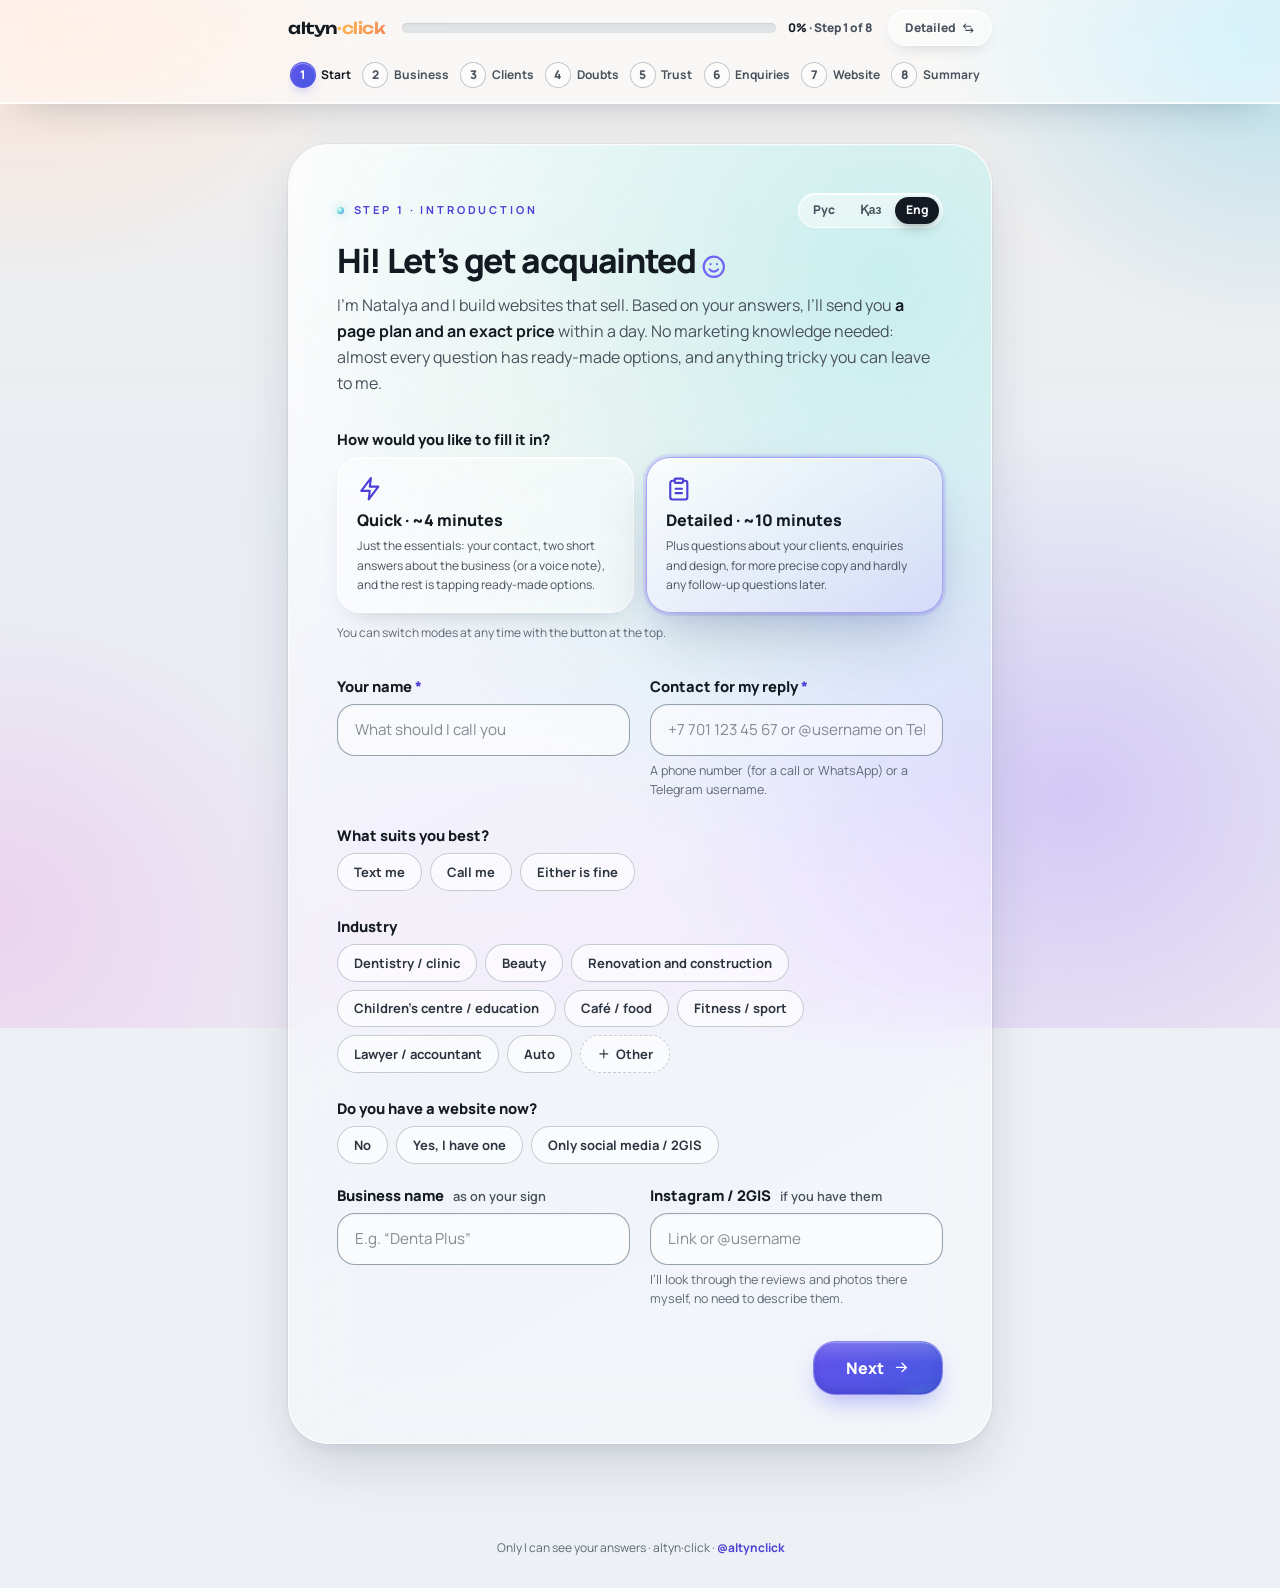
==== commit beab50e4: "Restyle the brief in the site's Liquid Glass design Same material, palette, fonts and buttons as alt" ====
--- a/en/index.html
+++ b/en/index.html
@@ -9,14 +9,14 @@
 
 <link rel="preconnect" href="https://fonts.googleapis.com">
 <link rel="preconnect" href="https://fonts.gstatic.com" crossorigin>
-<link href="https://fonts.googleapis.com/css2?family=Unbounded:wght@400;500;600;700&family=Manrope:wght@400;500;600;700;800&display=swap" rel="stylesheet">
-
-<meta name="theme-color" content="#FAF6EE">
+<link href="https://fonts.googleapis.com/css2?family=Unbounded:wght@600&family=Manrope:wght@400;500;600;700;800&display=swap" rel="stylesheet">
+
+<meta name="theme-color" content="#EDF0F4">
 <meta name="referrer" content="strict-origin-when-cross-origin">
 <link rel="icon" href="../favicon.ico" sizes="any">
 <link rel="icon" href="../favicon.svg" type="image/svg+xml">
 <link rel="apple-touch-icon" href="../apple-touch-icon.png">
-<link rel="stylesheet" href="../assets/brief.css?v=f9da8c3298">
+<link rel="stylesheet" href="../assets/brief.css?v=0fad2606dc">
 </head>
 
 <body class="antialiased">
@@ -46,12 +46,12 @@
   </defs>
 </svg>
 
-<header class="sticky top-0 z-50 bg-paper/95 backdrop-blur border-b border-line">
+<header class="hdr-glass sticky top-0 z-50">
   <div class="max-w-3xl mx-auto px-4 md:px-8">
     <div class="flex items-center gap-3 md:gap-4 h-14">
       <div class="wm font-disp font-semibold text-base tracking-tight whitespace-nowrap">altyn<span class="text-gold">·click</span></div>
       <div class="flex-1 flex items-center gap-3 min-w-0">
-        <div class="flex-1 h-2.5 rounded-full bg-cream border border-line overflow-hidden min-w-[50px]"><div id="pBar" class="h-full pfill rounded-full" style="width:0%"></div></div>
+        <div class="ptrack flex-1 h-2.5 rounded-full overflow-hidden min-w-[50px]"><div id="pBar" class="h-full pfill rounded-full" style="width:0%"></div></div>
         <div class="text-xs font-extrabold whitespace-nowrap"><span id="pPct">0%</span><span class="text-mut"> · <span id="pStep">Step 1 of 8</span></span></div>
       </div>
       <button type="button" id="modePill" class="navpill" title="Change how you fill it in"><span>Detailed</span><svg class="ic"><use href="#i-swap"/></svg></button>
@@ -69,8 +69,8 @@
   </div>
 </header>
 
-<main class="max-w-3xl mx-auto px-4 md:px-8 pt-10 pb-16">
-  <div id="formWrap">
+<main class="max-w-3xl mx-auto px-3 sm:px-4 md:px-8 pt-6 md:pt-10 pb-16">
+  <div id="formWrap" class="glass-panel px-5 py-8 sm:px-8 md:px-12 md:py-12">
   <div id="restoreBar" class="restorebar" hidden>
     <span>I’ve restored your answers from the draft, so you can pick up where you left off.</span>
     <button type="button" class="resetbtn" data-reset>Start over</button>
@@ -93,12 +93,12 @@
         <div class="lb">How would you like to fill it in?</div>
         <div class="grid sm:grid-cols-2 gap-3">
           <button type="button" class="modecard" data-mode="fast">
-            <svg class="ic-lg text-gold"><use href="#i-bolt"/></svg>
+            <svg class="ic-lg"><use href="#i-bolt"/></svg>
             <div class="font-extrabold mt-1">Quick · ~4 minutes</div>
             <p class="text-xs text-mut mt-1 leading-relaxed">Just the essentials: your contact, two short answers about the business (or a voice note), and the rest is tapping ready-made options.</p>
           </button>
           <button type="button" class="modecard" data-mode="full">
-            <svg class="ic-lg text-gold"><use href="#i-list"/></svg>
+            <svg class="ic-lg"><use href="#i-list"/></svg>
             <div class="font-extrabold mt-1">Detailed · ~10 minutes</div>
             <p class="text-xs text-mut mt-1 leading-relaxed">Plus questions about your clients, enquiries and design, for more precise copy and hardly any follow-up questions later.</p>
           </button>
@@ -648,11 +648,11 @@
   </div>
 
     <div id="done" class="hidden text-center">
-    <div class="rounded-3xl bg-white border border-line p-10 md:p-14 shadow-sm">
-      <div class="w-20 h-20 mx-auto rounded-full bg-green/15 text-green flex items-center justify-center">
+    <div class="glass-panel p-10 md:p-14">
+      <div class="ok-bead w-20 h-20 mx-auto rounded-full flex items-center justify-center">
         <svg class="w-10 h-10 icon-stroke" style="stroke-width:2.5"><use href="#i-check"/></svg>
       </div>
-      <h2 class="font-disp font-semibold text-2xl md:text-3xl mt-6">Thank you! Brief received.</h2>
+      <h2 class="font-extrabold tracking-tight text-2xl md:text-3xl mt-6">Thank you! Brief received.</h2>
       <p class="text-mut mt-4 leading-relaxed">Within one working day I’ll send the page plan and the exact price<span id="doneTo"></span>.</p>
       <p class="text-sm text-mut mt-3">Have a logo, photos or a price list? Send them on Telegram and I’ll attach them to your brief.</p>
       <div class="mt-7 flex flex-wrap justify-center gap-3">
@@ -664,12 +664,12 @@
   </div>
 </main>
 
-<footer class="border-t border-line py-8">
-  <p class="text-center text-xs text-mutd">Only I can see your answers · altyn·click · <a href="https://t.me/altynclick" target="_blank" rel="noopener" class="text-golddeep font-bold">@altynclick</a></p>
+<footer class="py-8">
+  <p class="text-center text-xs text-mutd">Only I can see your answers · altyn·click · <a href="https://t.me/altynclick" target="_blank" rel="noopener" class="text-golddeep font-bold underline-offset-2 hover:underline">@altynclick</a></p>
 </footer>
 
-<script src="../i18n/en.js?v=e77804dfdd" defer></script>
-<script src="../assets/brief.js?v=ea898897e2" defer></script>
+<script src="../i18n/en.js?v=e7b97e2d92" defer></script>
+<script src="../assets/brief.js?v=e9dd1d903a" defer></script>
 <script src="https://challenges.cloudflare.com/turnstile/v0/api.js?render=explicit" async defer></script>
 </body>
 </html>
--- a/assets/brief.css
+++ b/assets/brief.css
@@ -1 +1 @@
-*,:after,:before{--tw-border-spacing-x:0;--tw-border-spacing-y:0;--tw-translate-x:0;--tw-translate-y:0;--tw-rotate:0;--tw-skew-x:0;--tw-skew-y:0;--tw-scale-x:1;--tw-scale-y:1;--tw-pan-x: ;--tw-pan-y: ;--tw-pinch-zoom: ;--tw-scroll-snap-strictness:proximity;--tw-gradient-from-position: ;--tw-gradient-via-position: ;--tw-gradient-to-position: ;--tw-ordinal: ;--tw-slashed-zero: ;--tw-numeric-figure: ;--tw-numeric-spacing: ;--tw-numeric-fraction: ;--tw-ring-inset: ;--tw-ring-offset-width:0px;--tw-ring-offset-color:#fff;--tw-ring-color:rgba(59,130,246,.5);--tw-ring-offset-shadow:0 0 #0000;--tw-ring-shadow:0 0 #0000;--tw-shadow:0 0 #0000;--tw-shadow-colored:0 0 #0000;--tw-blur: ;--tw-brightness: ;--tw-contrast: ;--tw-grayscale: ;--tw-hue-rotate: ;--tw-invert: ;--tw-saturate: ;--tw-sepia: ;--tw-drop-shadow: ;--tw-backdrop-blur: ;--tw-backdrop-brightness: ;--tw-backdrop-contrast: ;--tw-backdrop-grayscale: ;--tw-backdrop-hue-rotate: ;--tw-backdrop-invert: ;--tw-backdrop-opacity: ;--tw-backdrop-saturate: ;--tw-backdrop-sepia: ;--tw-contain-size: ;--tw-contain-layout: ;--tw-contain-paint: ;--tw-contain-style: }::backdrop{--tw-border-spacing-x:0;--tw-border-spacing-y:0;--tw-translate-x:0;--tw-translate-y:0;--tw-rotate:0;--tw-skew-x:0;--tw-skew-y:0;--tw-scale-x:1;--tw-scale-y:1;--tw-pan-x: ;--tw-pan-y: ;--tw-pinch-zoom: ;--tw-scroll-snap-strictness:proximity;--tw-gradient-from-position: ;--tw-gradient-via-position: ;--tw-gradient-to-position: ;--tw-ordinal: ;--tw-slashed-zero: ;--tw-numeric-figure: ;--tw-numeric-spacing: ;--tw-numeric-fraction: ;--tw-ring-inset: ;--tw-ring-offset-width:0px;--tw-ring-offset-color:#fff;--tw-ring-color:rgba(59,130,246,.5);--tw-ring-offset-shadow:0 0 #0000;--tw-ring-shadow:0 0 #0000;--tw-shadow:0 0 #0000;--tw-shadow-colored:0 0 #0000;--tw-blur: ;--tw-brightness: ;--tw-contrast: ;--tw-grayscale: ;--tw-hue-rotate: ;--tw-invert: ;--tw-saturate: ;--tw-sepia: ;--tw-drop-shadow: ;--tw-backdrop-blur: ;--tw-backdrop-brightness: ;--tw-backdrop-contrast: ;--tw-backdrop-grayscale: ;--tw-backdrop-hue-rotate: ;--tw-backdrop-invert: ;--tw-backdrop-opacity: ;--tw-backdrop-saturate: ;--tw-backdrop-sepia: ;--tw-contain-size: ;--tw-contain-layout: ;--tw-contain-paint: ;--tw-contain-style: }/*! tailwindcss v3.4.19 | MIT License | https://tailwindcss.com*/*,:after,:before{box-sizing:border-box;border:0 solid #e5e7eb}:after,:before{--tw-content:""}:host,html{line-height:1.5;-webkit-text-size-adjust:100%;-moz-tab-size:4;-o-tab-size:4;tab-size:4;font-family:Manrope,sans-serif;font-feature-settings:normal;font-variation-settings:normal;-webkit-tap-highlight-color:transparent}body{margin:0;line-height:inherit}hr{height:0;color:inherit;border-top-width:1px}abbr:where([title]){-webkit-text-decoration:underline dotted;text-decoration:underline dotted}h1,h2,h3,h4,h5,h6{font-size:inherit;font-weight:inherit}a{color:inherit;text-decoration:inherit}b,strong{font-weight:bolder}code,kbd,pre,samp{font-family:ui-monospace,SFMono-Regular,Menlo,Monaco,Consolas,Liberation Mono,Courier New,monospace;font-feature-settings:normal;font-variation-settings:normal;font-size:1em}small{font-size:80%}sub,sup{font-size:75%;line-height:0;position:relative;vertical-align:baseline}sub{bottom:-.25em}sup{top:-.5em}table{text-indent:0;border-color:inherit;border-collapse:collapse}button,input,optgroup,select,textarea{font-family:inherit;font-feature-settings:inherit;font-variation-settings:inherit;font-size:100%;font-weight:inherit;line-height:inherit;letter-spacing:inherit;color:inherit;margin:0;padding:0}button,select{text-transform:none}button,input:where([type=button]),input:where([type=reset]),input:where([type=submit]){-webkit-appearance:button;background-color:transparent;background-image:none}:-moz-focusring{outline:auto}:-moz-ui-invalid{box-shadow:none}progress{vertical-align:baseline}::-webkit-inner-spin-button,::-webkit-outer-spin-button{height:auto}[type=search]{-webkit-appearance:textfield;outline-offset:-2px}::-webkit-search-decoration{-webkit-appearance:none}::-webkit-file-upload-button{-webkit-appearance:button;font:inherit}summary{display:list-item}blockquote,dd,dl,figure,h1,h2,h3,h4,h5,h6,hr,p,pre{margin:0}fieldset{margin:0}fieldset,legend{padding:0}menu,ol,ul{list-style:none;margin:0;padding:0}dialog{padding:0}textarea{resize:vertical}input::-moz-placeholder,textarea::-moz-placeholder{opacity:1;color:#9ca3af}input::placeholder,textarea::placeholder{opacity:1;color:#9ca3af}[role=button],button{cursor:pointer}:disabled{cursor:default}audio,canvas,embed,iframe,img,object,svg,video{display:block;vertical-align:middle}img,video{max-width:100%;height:auto}[hidden]:where(:not([hidden=until-found])){display:none}html{scroll-behavior:smooth}body{font-family:Manrope,sans-serif;background:#faf6ee;color:#181410}::-moz-selection{background:#c89a3c;color:#fff}::selection{background:#c89a3c;color:#fff}.dots{background-image:radial-gradient(rgba(24,20,16,.07) 1px,transparent 0);background-size:22px 22px}.eyebrow{font-family:Unbounded,sans-serif;font-size:11px;letter-spacing:.26em;text-transform:uppercase;color:#c89a3c}.btn{display:inline-flex;align-items:center;justify-content:center;gap:.5rem;border-radius:9999px;font-weight:800;transition:all .25s;white-space:nowrap;cursor:pointer}.btn-gold{background:linear-gradient(135deg,#d6a84b,#b9862c);color:#fff;box-shadow:0 10px 22px -10px rgba(200,154,60,.55)}.btn-gold:hover{transform:translateY(-1px)}.btn-ghost{border:1.5px solid #e6dec9;color:#181410;background:#fff}.btn-ghost:hover{border-color:#c89a3c;color:#a67c28}.navpill{white-space:nowrap;font-size:12px;font-weight:800;padding:.5rem 1rem;border-radius:9999px;border:1.5px solid #e6dec9;background:#fff;color:#6f6553;transition:.2s;cursor:pointer}.navpill:hover{border-color:#c89a3c;color:#a67c28}.pfill{background:linear-gradient(90deg,#d6a84b,#b9862c);transition:width .5s cubic-bezier(.22,.61,.36,1)}.nosb{scrollbar-width:none}.nosb::-webkit-scrollbar{display:none}.inp{width:100%;border-radius:.9rem;border:1.5px solid #e6dec9;background:#fff;padding:.85rem 1.05rem;outline:none;font-size:.95rem;font-family:Manrope,sans-serif;transition:.2s}.inp:focus{border-color:#c89a3c;box-shadow:0 0 0 4px rgba(200,154,60,.14)}.inp.err{border-color:#e05252;box-shadow:0 0 0 4px rgba(224,82,82,.12)}textarea.inp{min-height:96px;resize:vertical;line-height:1.6}.lb{display:block;font-weight:800;font-size:.92rem;margin-bottom:.45rem}.lbhint{font-weight:600;font-size:.8rem;color:#6f6553;margin-left:.35rem}.req{color:#c89a3c}.hint{font-size:.78rem;color:#a99f8c;margin-top:.4rem;line-height:1.5}.hp{position:absolute;left:-9999px;opacity:0;width:1px;height:1px}.chips{display:flex;flex-wrap:wrap;gap:.5rem}.chips.err{box-shadow:0 0 0 3px rgba(224,82,82,.35);border-radius:1rem}.chip{border:1.5px solid #e6dec9;background:#fff;border-radius:9999px;padding:.55rem 1rem;font:700 13px Manrope,sans-serif;color:#4e463a;cursor:pointer;transition:.15s}.chip.on,.chip:hover{border-color:#c89a3c}.chip.on{background:#c89a3c;color:#fff}.modecard{border:2px solid #e6dec9;border-radius:1.4rem;background:#fff;padding:1.1rem 1.2rem;cursor:pointer;transition:.2s;text-align:left}.modecard:hover{border-color:#c89a3c;transform:translateY(-1px)}.modecard.on{border-color:#c89a3c;background:#fbf3df}body.fast .dhide{display:none!important}.trustbtn{position:relative;display:inline-flex;align-items:center;gap:.5rem;border:1.5px solid #e6dec9;background:#fff;border-radius:9999px;padding:.55rem 1rem;font:800 12px Manrope,sans-serif;color:#6f6553;cursor:pointer;transition:.2s;flex:none}.trustbtn.on,.trustbtn:hover{border-color:#c89a3c}.trustbtn.on{background:#fbf3df;color:#a67c28}.trustbtn:focus-within{border-color:#c89a3c}.tcbx{position:absolute;opacity:0;width:0;height:0}.trustnote{display:none;align-items:flex-start;gap:.6rem;background:rgba(200,154,60,.1);border:1.5px dashed rgba(200,154,60,.5);border-radius:1.2rem;padding:1rem 1.15rem;font-size:.9rem;color:#a67c28;line-height:1.55;margin-top:1.25rem}.step.trusted .trustnote{display:flex}.step.trusted .blk-fields{display:none}.trustcard{display:flex;gap:1rem;align-items:flex-start;border:2px solid rgba(200,154,60,.45);background:linear-gradient(135deg,#fbf3df,#f7ebd3);border-radius:1.5rem;padding:1.25rem 1.35rem;cursor:pointer;transition:.2s}.trustcard:hover{border-color:#c89a3c}.step{display:none}.step.active{display:block;animation:fadeUp .45s cubic-bezier(.22,.61,.36,1)}@keyframes fadeUp{0%{opacity:0;transform:translateY(14px)}to{opacity:1;transform:none}}.dot{gap:.35rem;background:none;border:none;cursor:pointer;padding:.35rem .1rem;flex:none}.dot,.dot .dn{display:flex;align-items:center}.dot .dn{width:26px;height:26px;border-radius:9999px;border:2px solid #e6dec9;background:#fff;font:800 12px Manrope,sans-serif;color:#6f6553;justify-content:center;transition:.2s}.dot .dl{font:700 12px Manrope,sans-serif;color:#6f6553;white-space:nowrap}.dot.cur .dn{border-color:#c89a3c;background:#c89a3c;color:#fff}.dot.cur .dl{color:#181410}.dot.done .dn{border-color:#3e9b5f;background:rgba(62,155,95,.12);color:#3e9b5f}@media (max-width:640px){.dot .dl{display:none}}.recbtn{width:58px;height:58px;border-radius:9999px;background:linear-gradient(135deg,#d6a84b,#b9862c);color:#fff;display:flex;align-items:center;justify-content:center;flex:none;transition:.2s;cursor:pointer;border:none;box-shadow:0 10px 22px -10px rgba(200,154,60,.6)}.recbtn:hover{transform:scale(1.06)}.recbtn.rec{background:#e05252;animation:recpulse 1.3s infinite}@keyframes recpulse{0%{box-shadow:0 0 0 0 rgba(224,82,82,.45)}70%{box-shadow:0 0 0 16px rgba(224,82,82,0)}to{box-shadow:0 0 0 0 rgba(224,82,82,0)}}.voicecard{background:#fff;border:1.5px solid #e6dec9;border-radius:1.5rem;padding:1.35rem}.vitem{display:flex;align-items:center;gap:.75rem;background:#fbf8f1;border:1.5px solid #e6dec9;border-radius:1rem;padding:.55rem .9rem}.vitem audio{height:36px;flex:1;min-width:0}.vdur{font:800 12px Unbounded,sans-serif;color:#a67c28;white-space:nowrap}.vdel{width:28px;height:28px;border-radius:9999px;border:1.5px solid #e6dec9;background:#fff;color:#6f6553;cursor:pointer;flex:none;transition:.15s}.vdel:hover{border-color:#e05252;color:#e05252}.sumstep{background:#fff;border:1.5px solid #e6dec9;border-radius:1.25rem;padding:1.1rem 1.25rem}.sumstep+.sumstep{margin-top:.75rem}.sumt{font-weight:800;font-size:.95rem;display:flex;justify-content:space-between;align-items:center;gap:1rem}.sedit{background:none;border:none;color:#a67c28;font:800 12px Manrope,sans-serif;cursor:pointer;padding:.2rem}.sedit:hover{text-decoration:underline}.sumtrust{color:#a67c28;font-weight:700;font-size:.88rem;margin-top:.4rem}.sumrow{font-size:.88rem;color:#4e463a;margin-top:.35rem;line-height:1.55;word-break:break-word}.sumrow span{color:#6f6553;font-weight:700}.sumrow.empty{color:#a99f8c;font-style:italic}.warnbar{display:none;background:#fdecec;border:1.5px solid #f3bdbd;color:#b34040;border-radius:1rem;padding:.85rem 1.1rem;font-size:.9rem;font-weight:600;margin-top:1.25rem;line-height:1.55}.warnbar.show{display:block}.ic,.ic-lg,.icon-stroke{fill:none;stroke:currentColor;stroke-width:2;stroke-linecap:round;stroke-linejoin:round;flex:none}.ic{width:1.05em;height:1.05em;vertical-align:-.15em}.ic,.ic-lg{display:inline-block}.ic-lg{width:1.6rem;height:1.6rem;vertical-align:-.2em;color:#c89a3c}.h-step{font-family:Unbounded,sans-serif;font-weight:600;font-size:1.5rem;line-height:1.25;letter-spacing:-.01em;margin-top:.75rem}@media (min-width:768px){.h-step{font-size:1.875rem}}.navpill{display:inline-flex;align-items:center;gap:.4rem}.trustnote .ic{margin-top:.15rem}.chip.other{border-style:dashed;display:inline-flex;align-items:center;gap:.35rem}.chip.other.on{border-style:solid}.otherinp{margin-top:.6rem}[data-cond-off]{display:none!important}.warnbar{align-items:flex-start;gap:.55rem}.warnbar.show{display:flex}.recbtn .rstop,.recbtn.rec .rmic{display:none}.recbtn.rec .rstop{display:block}.recbtn.sm{width:38px;height:38px;box-shadow:0 6px 14px -8px rgba(200,154,60,.6)}.vmini{display:flex;flex-wrap:wrap;align-items:center;gap:.4rem .7rem}.voicenote{display:flex;align-items:flex-start;gap:.55rem;background:#fff;border:1.5px solid #e6dec9;border-radius:1rem;padding:.75rem 1rem;font-size:.88rem;color:#6f6553;line-height:1.5}.voicenote[hidden]{display:none}.voicenote .ic{color:#c89a3c;margin-top:.15rem}.statuscard{border:2px solid rgba(200,154,60,.45);background:linear-gradient(135deg,#fbf3df,#f7ebd3);border-radius:1.5rem;padding:1.15rem 1.3rem}.statuscard.ok{border-color:rgba(62,155,95,.45);background:rgba(62,155,95,.07)}.statuscard .stt{font-weight:800;font-size:1rem;display:flex;align-items:center;gap:.45rem}.statuscard.ok .stt{color:#2f7d4b}.statuscard .std{font-size:.88rem;color:#6f6553;margin-top:.3rem;line-height:1.5}.stlinks{display:flex;flex-wrap:wrap;gap:.4rem;margin-top:.6rem}.stlink{border:1.5px solid #e6dec9;background:#fff;border-radius:9999px;padding:.35rem .8rem;font:700 12px Manrope,sans-serif;color:#a67c28;cursor:pointer;transition:.15s}.stlink:hover{border-color:#c89a3c}.btn:focus-visible,.chip:focus-visible,.dot:focus-visible,.modecard:focus-visible,.recbtn:focus-visible,.stlink:focus-visible{outline:3px solid rgba(200,154,60,.55);outline-offset:2px}.trustbtn:has(.tcbx:focus-visible){outline:3px solid rgba(200,154,60,.55);outline-offset:2px}[hidden]{display:none!important}.warnbar.show{position:sticky;bottom:12px;z-index:40;box-shadow:0 12px 28px -12px rgba(179,64,64,.45)}.warnbar a{color:#b34040;font-weight:800;text-decoration:underline}.vcov{display:inline-flex;align-items:center;gap:.25rem;margin-left:.35rem;font-size:.72rem;font-weight:700;color:#3e9b5f;background:rgba(62,155,95,.1);border-radius:9999px;padding:.1rem .5rem;vertical-align:.1em}.vcov .ic{width:.9em;height:.9em}.lbmulti{font-weight:600}.rhint a{color:#a67c28;font-weight:800;text-decoration:underline}.restorebar{display:flex;flex-wrap:wrap;align-items:center;justify-content:space-between;gap:.5rem 1rem;background:#fff;border:1.5px solid #e6dec9;border-radius:1rem;padding:.75rem 1rem;font-size:.88rem;color:#6f6553;margin-bottom:1.75rem}.linkbtn,.resetbtn{display:inline-flex;align-items:center;gap:.4rem;background:none;border:none;padding:.2rem 0;font:800 13px Manrope,sans-serif;color:#a67c28;cursor:pointer}.linkbtn:hover,.resetbtn:hover{text-decoration:underline}.linkbtn:focus-visible,.resetbtn:focus-visible{outline:3px solid rgba(200,154,60,.55);outline-offset:2px;border-radius:.4rem}.filebtn{position:relative;display:inline-flex;align-items:center;gap:.5rem;border:1.5px dashed #c89a3c;background:#fff;border-radius:9999px;padding:.6rem 1.1rem;font:800 13px Manrope,sans-serif;color:#a67c28;cursor:pointer;transition:.2s}.filebtn:hover{background:#fbf3df}.filebtn:focus-within{outline:3px solid rgba(200,154,60,.55);outline-offset:2px}.filebtn input{position:absolute;opacity:0;width:0;height:0}.fname{flex:1;min-width:0;font-size:.85rem;overflow:hidden;text-overflow:ellipsis;white-space:nowrap}.h-step:focus{outline:none}.langsw{display:inline-flex;gap:2px;padding:3px;border-radius:9999px;border:1.5px solid #e6dec9;background:#fff;font:800 12px Manrope,sans-serif;line-height:1}.langsw a{padding:.45rem .7rem;border-radius:9999px;color:#6f6553;transition:.15s}.langsw a:hover{color:#181410}.langsw a[aria-current=page]{background:#181410;color:#faf6ee}.langsw a:focus-visible{outline:3px solid rgba(200,154,60,.55);outline-offset:2px}@media (pointer:coarse){.langsw a{padding:.8rem .95rem}}:lang(kk),:lang(kk) *{font-family:Onest,sans-serif!important}:lang(kk) .wm,:lang(kk) .wm *{font-family:Unbounded,sans-serif!important}.visible{visibility:visible}.sticky{position:sticky}.top-0{top:0}.z-50{z-index:50}.mx-auto{margin-right:auto}.ml-auto,.mx-auto{margin-left:auto}.mt-1{margin-top:.25rem}.mt-2{margin-top:.5rem}.mt-2\.5{margin-top:.625rem}.mt-3{margin-top:.75rem}.mt-3\.5{margin-top:.875rem}.mt-4{margin-top:1rem}.mt-5{margin-top:1.25rem}.mt-6{margin-top:1.5rem}.mt-7{margin-top:1.75rem}.mt-8{margin-top:2rem}.block{display:block}.flex{display:flex}.grid{display:grid}.\!hidden{display:none!important}.hidden{display:none}.h-10{height:2.5rem}.h-14{height:3.5rem}.h-2\.5{height:.625rem}.h-20{height:5rem}.h-3\.5{height:.875rem}.h-4{height:1rem}.h-5{height:1.25rem}.h-6{height:1.5rem}.h-full{height:100%}.w-10{width:2.5rem}.w-20{width:5rem}.w-3\.5{width:.875rem}.w-4{width:1rem}.w-5{width:1.25rem}.w-6{width:1.5rem}.min-w-0{min-width:0}.min-w-\[50px\]{min-width:50px}.max-w-3xl{max-width:48rem}.max-w-lg{max-width:32rem}.flex-1{flex:1 1 0%}.basis-full{flex-basis:100%}.resize{resize:both}.flex-wrap{flex-wrap:wrap}.items-start{align-items:flex-start}.items-center{align-items:center}.justify-center{justify-content:center}.justify-between{justify-content:space-between}.gap-1\.5{gap:.375rem}.gap-3{gap:.75rem}.gap-4{gap:1rem}.gap-5{gap:1.25rem}.gap-x-5{-moz-column-gap:1.25rem;column-gap:1.25rem}.gap-y-2{row-gap:.5rem}.space-y-2>:not([hidden])~:not([hidden]){--tw-space-y-reverse:0;margin-top:calc(.5rem*(1 - var(--tw-space-y-reverse)));margin-bottom:calc(.5rem*var(--tw-space-y-reverse))}.space-y-5>:not([hidden])~:not([hidden]){--tw-space-y-reverse:0;margin-top:calc(1.25rem*(1 - var(--tw-space-y-reverse)));margin-bottom:calc(1.25rem*var(--tw-space-y-reverse))}.space-y-6>:not([hidden])~:not([hidden]){--tw-space-y-reverse:0;margin-top:calc(1.5rem*(1 - var(--tw-space-y-reverse)));margin-bottom:calc(1.5rem*var(--tw-space-y-reverse))}.overflow-hidden{overflow:hidden}.overflow-x-auto{overflow-x:auto}.whitespace-nowrap{white-space:nowrap}.rounded-3xl{border-radius:1.5rem}.rounded-full{border-radius:9999px}.border{border-width:1px}.border-b{border-bottom-width:1px}.border-t{border-top-width:1px}.border-line{--tw-border-opacity:1;border-color:rgb(230 222 201/var(--tw-border-opacity,1))}.bg-cream{--tw-bg-opacity:1;background-color:rgb(241 234 219/var(--tw-bg-opacity,1))}.bg-green\/15{background-color:rgba(62,155,95,.15)}.bg-paper\/95{background-color:hsla(40,55%,96%,.95)}.bg-white{--tw-bg-opacity:1;background-color:rgb(255 255 255/var(--tw-bg-opacity,1))}.p-10{padding:2.5rem}.px-4{padding-left:1rem;padding-right:1rem}.px-5{padding-left:1.25rem;padding-right:1.25rem}.px-7{padding-left:1.75rem;padding-right:1.75rem}.py-3\.5{padding-top:.875rem;padding-bottom:.875rem}.py-8{padding-top:2rem;padding-bottom:2rem}.pb-16{padding-bottom:4rem}.pb-2\.5{padding-bottom:.625rem}.pt-10{padding-top:2.5rem}.text-center{text-align:center}.font-disp{font-family:Unbounded,sans-serif}.text-2xl{font-size:1.5rem;line-height:2rem}.text-\[11px\]{font-size:11px}.text-base{font-size:1rem;line-height:1.5rem}.text-sm{font-size:.875rem;line-height:1.25rem}.text-xs{font-size:.75rem;line-height:1rem}.font-bold{font-weight:700}.font-extrabold{font-weight:800}.font-semibold{font-weight:600}.leading-relaxed{line-height:1.625}.tracking-tight{letter-spacing:-.025em}.text-gold{--tw-text-opacity:1;color:rgb(200 154 60/var(--tw-text-opacity,1))}.text-golddeep{--tw-text-opacity:1;color:rgb(166 124 40/var(--tw-text-opacity,1))}.text-green{--tw-text-opacity:1;color:rgb(62 155 95/var(--tw-text-opacity,1))}.text-ink{--tw-text-opacity:1;color:rgb(24 20 16/var(--tw-text-opacity,1))}.text-mut{--tw-text-opacity:1;color:rgb(111 101 83/var(--tw-text-opacity,1))}.text-mutd{--tw-text-opacity:1;color:rgb(169 159 140/var(--tw-text-opacity,1))}.antialiased{-webkit-font-smoothing:antialiased;-moz-osx-font-smoothing:grayscale}.shadow-sm{--tw-shadow:0 1px 2px 0 rgba(0,0,0,.05);--tw-shadow-colored:0 1px 2px 0 var(--tw-shadow-color);box-shadow:var(--tw-ring-offset-shadow,0 0 #0000),var(--tw-ring-shadow,0 0 #0000),var(--tw-shadow)}.filter{filter:var(--tw-blur) var(--tw-brightness) var(--tw-contrast) var(--tw-grayscale) var(--tw-hue-rotate) var(--tw-invert) var(--tw-saturate) var(--tw-sepia) var(--tw-drop-shadow)}.backdrop-blur{--tw-backdrop-blur:blur(8px);-webkit-backdrop-filter:var(--tw-backdrop-blur) var(--tw-backdrop-brightness) var(--tw-backdrop-contrast) var(--tw-backdrop-grayscale) var(--tw-backdrop-hue-rotate) var(--tw-backdrop-invert) var(--tw-backdrop-opacity) var(--tw-backdrop-saturate) var(--tw-backdrop-sepia);backdrop-filter:var(--tw-backdrop-blur) var(--tw-backdrop-brightness) var(--tw-backdrop-contrast) var(--tw-backdrop-grayscale) var(--tw-backdrop-hue-rotate) var(--tw-backdrop-invert) var(--tw-backdrop-opacity) var(--tw-backdrop-saturate) var(--tw-backdrop-sepia)}@media (min-width:640px){.sm\:grid-cols-2{grid-template-columns:repeat(2,minmax(0,1fr))}.sm\:px-7{padding-left:1.75rem;padding-right:1.75rem}.sm\:px-8{padding-left:2rem;padding-right:2rem}}@media (min-width:768px){.md\:gap-2{gap:.5rem}.md\:gap-4{gap:1rem}.md\:p-14{padding:3.5rem}.md\:px-8{padding-left:2rem;padding-right:2rem}.md\:text-3xl{font-size:1.875rem;line-height:2.25rem}}+*,:after,:before{--tw-border-spacing-x:0;--tw-border-spacing-y:0;--tw-translate-x:0;--tw-translate-y:0;--tw-rotate:0;--tw-skew-x:0;--tw-skew-y:0;--tw-scale-x:1;--tw-scale-y:1;--tw-pan-x: ;--tw-pan-y: ;--tw-pinch-zoom: ;--tw-scroll-snap-strictness:proximity;--tw-gradient-from-position: ;--tw-gradient-via-position: ;--tw-gradient-to-position: ;--tw-ordinal: ;--tw-slashed-zero: ;--tw-numeric-figure: ;--tw-numeric-spacing: ;--tw-numeric-fraction: ;--tw-ring-inset: ;--tw-ring-offset-width:0px;--tw-ring-offset-color:#fff;--tw-ring-color:rgba(59,130,246,.5);--tw-ring-offset-shadow:0 0 #0000;--tw-ring-shadow:0 0 #0000;--tw-shadow:0 0 #0000;--tw-shadow-colored:0 0 #0000;--tw-blur: ;--tw-brightness: ;--tw-contrast: ;--tw-grayscale: ;--tw-hue-rotate: ;--tw-invert: ;--tw-saturate: ;--tw-sepia: ;--tw-drop-shadow: ;--tw-backdrop-blur: ;--tw-backdrop-brightness: ;--tw-backdrop-contrast: ;--tw-backdrop-grayscale: ;--tw-backdrop-hue-rotate: ;--tw-backdrop-invert: ;--tw-backdrop-opacity: ;--tw-backdrop-saturate: ;--tw-backdrop-sepia: ;--tw-contain-size: ;--tw-contain-layout: ;--tw-contain-paint: ;--tw-contain-style: }::backdrop{--tw-border-spacing-x:0;--tw-border-spacing-y:0;--tw-translate-x:0;--tw-translate-y:0;--tw-rotate:0;--tw-skew-x:0;--tw-skew-y:0;--tw-scale-x:1;--tw-scale-y:1;--tw-pan-x: ;--tw-pan-y: ;--tw-pinch-zoom: ;--tw-scroll-snap-strictness:proximity;--tw-gradient-from-position: ;--tw-gradient-via-position: ;--tw-gradient-to-position: ;--tw-ordinal: ;--tw-slashed-zero: ;--tw-numeric-figure: ;--tw-numeric-spacing: ;--tw-numeric-fraction: ;--tw-ring-inset: ;--tw-ring-offset-width:0px;--tw-ring-offset-color:#fff;--tw-ring-color:rgba(59,130,246,.5);--tw-ring-offset-shadow:0 0 #0000;--tw-ring-shadow:0 0 #0000;--tw-shadow:0 0 #0000;--tw-shadow-colored:0 0 #0000;--tw-blur: ;--tw-brightness: ;--tw-contrast: ;--tw-grayscale: ;--tw-hue-rotate: ;--tw-invert: ;--tw-saturate: ;--tw-sepia: ;--tw-drop-shadow: ;--tw-backdrop-blur: ;--tw-backdrop-brightness: ;--tw-backdrop-contrast: ;--tw-backdrop-grayscale: ;--tw-backdrop-hue-rotate: ;--tw-backdrop-invert: ;--tw-backdrop-opacity: ;--tw-backdrop-saturate: ;--tw-backdrop-sepia: ;--tw-contain-size: ;--tw-contain-layout: ;--tw-contain-paint: ;--tw-contain-style: }/*! tailwindcss v3.4.19 | MIT License | https://tailwindcss.com*/*,:after,:before{box-sizing:border-box;border:0 solid #e5e7eb}:after,:before{--tw-content:""}:host,html{line-height:1.5;-webkit-text-size-adjust:100%;-moz-tab-size:4;-o-tab-size:4;tab-size:4;font-family:var(--f-sans);font-feature-settings:normal;font-variation-settings:normal;-webkit-tap-highlight-color:transparent}body{margin:0;line-height:inherit}hr{height:0;color:inherit;border-top-width:1px}abbr:where([title]){-webkit-text-decoration:underline dotted;text-decoration:underline dotted}h1,h2,h3,h4,h5,h6{font-size:inherit;font-weight:inherit}a{color:inherit;text-decoration:inherit}b,strong{font-weight:bolder}code,kbd,pre,samp{font-family:ui-monospace,SFMono-Regular,Menlo,Monaco,Consolas,Liberation Mono,Courier New,monospace;font-feature-settings:normal;font-variation-settings:normal;font-size:1em}small{font-size:80%}sub,sup{font-size:75%;line-height:0;position:relative;vertical-align:baseline}sub{bottom:-.25em}sup{top:-.5em}table{text-indent:0;border-color:inherit;border-collapse:collapse}button,input,optgroup,select,textarea{font-family:inherit;font-feature-settings:inherit;font-variation-settings:inherit;font-size:100%;font-weight:inherit;line-height:inherit;letter-spacing:inherit;color:inherit;margin:0;padding:0}button,select{text-transform:none}button,input:where([type=button]),input:where([type=reset]),input:where([type=submit]){-webkit-appearance:button;background-color:transparent;background-image:none}:-moz-focusring{outline:auto}:-moz-ui-invalid{box-shadow:none}progress{vertical-align:baseline}::-webkit-inner-spin-button,::-webkit-outer-spin-button{height:auto}[type=search]{-webkit-appearance:textfield;outline-offset:-2px}::-webkit-search-decoration{-webkit-appearance:none}::-webkit-file-upload-button{-webkit-appearance:button;font:inherit}summary{display:list-item}blockquote,dd,dl,figure,h1,h2,h3,h4,h5,h6,hr,p,pre{margin:0}fieldset{margin:0}fieldset,legend{padding:0}menu,ol,ul{list-style:none;margin:0;padding:0}dialog{padding:0}textarea{resize:vertical}input::-moz-placeholder,textarea::-moz-placeholder{opacity:1;color:#9ca3af}input::placeholder,textarea::placeholder{opacity:1;color:#9ca3af}[role=button],button{cursor:pointer}:disabled{cursor:default}audio,canvas,embed,iframe,img,object,svg,video{display:block;vertical-align:middle}img,video{max-width:100%;height:auto}[hidden]:where(:not([hidden=until-found])){display:none}:root{--f-sans:"Manrope",sans-serif;--ink:#141a21;--mut:#48515c;--mutd:#5e6975;--violet:#7164f5;--vtext:#4b3fd6;--cyan:#68ddd7;--aqua:#8de8e2;--lav:#bca8f8;--pink:#e9a6e7;--err:#b91c1c;--ok:#2f9e6a;--glass-fill:linear-gradient(150deg,hsla(0,0%,100%,.62),hsla(0,0%,100%,.3) 60%,hsla(0,0%,100%,.38));--glass-edge:hsla(0,0%,100%,.65);--glass-shadow:0 0 0 1px rgba(38,55,70,.05),0 24px 60px -12px rgba(30,45,70,.18),0 8px 20px -6px rgba(30,45,70,.08),inset 0 1px 0 hsla(0,0%,100%,.8),inset 0 -1px 0 hsla(0,0%,100%,.18);--glass-shadow-hover:0 0 0 1px rgba(38,55,70,.05),0 30px 64px -14px rgba(30,45,70,.22),0 12px 30px -10px rgba(100,110,255,.22),inset 0 1px 0 hsla(0,0%,100%,.9);--chip-bg:hsla(0,0%,100%,.62);--chip-edge:rgba(83,104,121,.32);--on:linear-gradient(135deg,#6253ec,#4659e0)}@property --gx{syntax:"<percentage>";inherits:true;initial-value:85%}@property --gy{syntax:"<percentage>";inherits:true;initial-value:10%}html{scroll-behavior:smooth}body{font-family:var(--f-sans);background:#edf0f4;color:var(--ink);position:relative;isolation:isolate;min-height:100vh}body:before{content:"";position:fixed;inset:-10vmax;z-index:-2;pointer-events:none;background:radial-gradient(42vmax 38vmax at 10% 6%,rgba(255,222,204,.85),transparent 70%),radial-gradient(40vmax 36vmax at 92% 12%,rgba(130,210,235,.55),transparent 70%),radial-gradient(46vmax 40vmax at 78% 80%,rgba(188,168,248,.5),transparent 70%),radial-gradient(36vmax 34vmax at 8% 90%,rgba(233,166,231,.32),transparent 70%),radial-gradient(30vmax 30vmax at 45% 45%,hsla(30,46%,95%,.9),transparent 70%),linear-gradient(180deg,#f3efea,#e9edf3 55%,#ece8f3)}::-moz-selection{background:var(--violet);color:#fff}::selection{background:var(--violet);color:#fff}.wm{font-family:Unbounded,sans-serif;letter-spacing:-.02em}.wm .text-gold{background:linear-gradient(120deg,#ffb84d,#f38a5e);-webkit-background-clip:text;background-clip:text;color:transparent}.eyebrow{font-family:var(--f-sans);font-weight:700;font-size:11px;letter-spacing:.26em;text-transform:uppercase;color:var(--vtext);display:inline-flex;align-items:center;gap:.6rem}.eyebrow:before{content:"";width:7px;height:7px;border-radius:9999px;flex:none;background:radial-gradient(circle at 35% 35%,#fff,var(--cyan) 45%,var(--violet));box-shadow:0 0 10px rgba(104,221,215,.8)}.glass-panel,.hdr-glass{-webkit-backdrop-filter:blur(var(--blur,16px)) saturate(160%);backdrop-filter:blur(var(--blur,16px)) saturate(160%)}.hdr-glass{--blur:26px;background:hsla(0,0%,100%,.5);border-bottom:1px solid hsla(0,0%,100%,.75);box-shadow:0 18px 40px -22px rgba(30,45,70,.3),inset 0 -1px 0 hsla(0,0%,100%,.5)}.glass-panel{--blur:34px;position:relative;isolation:isolate;background:var(--glass-fill);border:1px solid var(--glass-edge);box-shadow:var(--glass-shadow);border-radius:32px;--glow:rgba(104,221,215,.3)}.glass-panel:before{inset:1px;background:linear-gradient(135deg,hsla(0,0%,100%,.55),transparent 32%)}.glass-panel:after,.glass-panel:before{content:"";position:absolute;border-radius:inherit;z-index:-1;pointer-events:none}.glass-panel:after{inset:0;background:radial-gradient(circle at var(--gx) var(--gy),var(--glow),transparent 46%);transition:--gx .9s cubic-bezier(.22,.61,.36,1),--gy .9s cubic-bezier(.22,.61,.36,1)}@media (min-width:768px){.glass-panel{border-radius:40px}}.btn{position:relative;isolation:isolate;display:inline-flex;align-items:center;justify-content:center;gap:.6rem;border-radius:22px;font-weight:800;white-space:nowrap;cursor:pointer;transition:translate .3s cubic-bezier(.22,.61,.36,1),scale .3s cubic-bezier(.22,.61,.36,1),box-shadow .3s ease,color .3s ease,background-color .3s}.btn-gold{color:#fff;background:var(--on);border:1px solid hsla(0,0%,100%,.28);box-shadow:0 12px 25px -6px rgba(91,92,240,.42),inset 0 1px 1px hsla(0,0%,100%,.45),inset 0 -6px 14px -6px rgba(30,20,120,.35)}.btn-gold:before{content:"";position:absolute;inset:1px;border-radius:inherit;z-index:-1;pointer-events:none;background:linear-gradient(180deg,hsla(0,0%,100%,.18),hsla(0,0%,100%,0) 40%),radial-gradient(50% 60% at 92% 120%,rgba(104,221,215,.3),transparent 70%)}.btn-gold:hover{translate:0 -2px;scale:1.02;box-shadow:0 18px 34px -8px rgba(91,92,240,.55),0 0 0 4px rgba(124,108,248,.12),inset 0 1px 1px hsla(0,0%,100%,.55),inset 0 -6px 14px -6px rgba(30,20,120,.35)}.btn-gold:disabled{translate:none;scale:1;cursor:default}.btn-ghost{--blur:20px;color:var(--ink);background:hsla(0,0%,100%,.45);border:1px solid hsla(0,0%,100%,.85);box-shadow:0 10px 24px -12px rgba(30,45,70,.3),inset 0 1px 0 #fff}.btn-ghost:hover{translate:0 -2px;scale:1.02;color:var(--vtext);background:hsla(0,0%,100%,.65);box-shadow:0 16px 30px -12px rgba(100,110,255,.35),inset 0 1px 0 #fff}.navpill{--blur:14px;white-space:nowrap;font-size:12px;font-weight:800;padding:.5rem 1rem;border-radius:9999px;border:1px solid hsla(0,0%,100%,.8);background:hsla(0,0%,100%,.45);color:var(--mut);box-shadow:0 6px 16px -8px rgba(30,45,70,.25),inset 0 1px 0 #fff;transition:color .25s,background-color .25s;cursor:pointer}.navpill:hover{color:var(--vtext);background:hsla(0,0%,100%,.7)}.pfill{background:linear-gradient(90deg,var(--cyan),var(--violet));box-shadow:0 0 12px rgba(113,100,245,.45);transition:width .6s cubic-bezier(.22,.61,.36,1)}.ptrack{background:rgba(83,104,121,.14);box-shadow:inset 0 1px 2px rgba(30,45,70,.12)}.nosb{scrollbar-width:none}.nosb::-webkit-scrollbar{display:none}.inp{--blur:12px;width:100%;border-radius:18px;border:1px solid rgba(83,104,121,.6);background:hsla(0,0%,100%,.55);padding:.85rem 1.05rem;outline:none;font-size:.95rem;font-family:var(--f-sans);color:var(--ink);box-shadow:inset 0 1px 2px rgba(30,45,70,.06),inset 0 1px 0 hsla(0,0%,100%,.6);transition:border-color .25s,box-shadow .25s,background-color .25s}.inp::-moz-placeholder{color:rgba(20,30,40,.5)}.inp::placeholder{color:rgba(20,30,40,.5)}.inp:focus{border-color:#4fa8c4;background:hsla(0,0%,100%,.82);box-shadow:0 0 0 3px rgba(110,220,220,.28),0 10px 25px rgba(80,180,220,.16)}.inp.err{border-color:var(--err);box-shadow:0 0 0 3px rgba(185,28,28,.14)}textarea.inp{min-height:96px;resize:vertical;line-height:1.6}.lb{display:block;font-weight:800;font-size:.92rem;margin-bottom:.45rem}.lbhint{font-weight:600;font-size:.8rem;color:var(--mut);margin-left:.35rem}.req{color:var(--vtext)}.hint{font-size:.78rem;color:var(--mutd);margin-top:.4rem;line-height:1.5}.hp{position:absolute;left:-9999px;opacity:0;width:1px;height:1px}.chips{display:flex;flex-wrap:wrap;gap:.5rem}.chips.err{box-shadow:0 0 0 3px rgba(185,28,28,.3);border-radius:1rem}.chip{--blur:10px;border:1px solid var(--chip-edge);background:var(--chip-bg);border-radius:9999px;padding:.55rem 1rem;font:700 13px var(--f-sans);color:#2c353f;cursor:pointer;box-shadow:inset 0 1px 0 hsla(0,0%,100%,.85);transition:color .2s,background-color .2s,border-color .2s,box-shadow .25s,translate .25s cubic-bezier(.22,.61,.36,1)}.chip:hover{border-color:rgba(113,100,245,.55);background:hsla(0,0%,100%,.75);translate:0 -1px}.chip.on{background:var(--on);border-color:transparent;color:#fff;box-shadow:0 8px 18px -8px rgba(91,92,240,.6),inset 0 1px 1px hsla(0,0%,100%,.4)}.chip.on:not(.other){animation:chipPop .35s cubic-bezier(.22,.9,.32,1.3)}@keyframes chipPop{0%{scale:.94}to{scale:1}}.modecard{--blur:16px;position:relative;border:1px solid hsla(0,0%,100%,.85);border-radius:24px;background:hsla(0,0%,100%,.45);padding:1.1rem 1.2rem;cursor:pointer;text-align:left;box-shadow:0 12px 28px -16px rgba(30,45,70,.3),inset 0 1px 0 #fff;transition:translate .35s cubic-bezier(.22,.61,.36,1),box-shadow .35s,border-color .35s,background-color .35s}.modecard:hover{translate:0 -3px;box-shadow:var(--glass-shadow-hover)}.modecard.on{border-color:rgba(113,100,245,.55);background:linear-gradient(150deg,hsla(0,0%,100%,.78),rgba(188,168,248,.22));box-shadow:var(--glass-shadow-hover),0 0 0 3px rgba(124,108,248,.16)}.modecard .ic-lg{color:var(--vtext)}body.fast .dhide{display:none!important}.trustbtn{--blur:12px;position:relative;display:inline-flex;align-items:center;gap:.5rem;border:1px solid hsla(0,0%,100%,.85);background:hsla(0,0%,100%,.45);border-radius:9999px;padding:.55rem 1rem;font:800 12px var(--f-sans);color:var(--mut);cursor:pointer;flex:none;box-shadow:0 6px 16px -8px rgba(30,45,70,.25),inset 0 1px 0 #fff;transition:color .25s,background-color .25s,box-shadow .25s}.trustbtn:hover{color:var(--vtext)}.trustbtn.on{background:linear-gradient(135deg,rgba(141,232,226,.55),rgba(188,168,248,.55));color:#2e2694;border-color:hsla(0,0%,100%,.9)}.tcbx{position:absolute;opacity:0;width:0;height:0}.trustnote{display:none;align-items:flex-start;gap:.6rem;background:linear-gradient(135deg,rgba(141,232,226,.22),rgba(188,168,248,.24));border:1px solid hsla(0,0%,100%,.8);border-radius:20px;padding:1rem 1.15rem;font-size:.9rem;color:#2e2694;line-height:1.55;margin-top:1.25rem;box-shadow:inset 0 1px 0 hsla(0,0%,100%,.8)}.step.trusted .trustnote{display:flex;animation:fadeUp .45s cubic-bezier(.22,.61,.36,1)}.step,.step.trusted .blk-fields{display:none}.step.active{display:block;animation:fadeUp .5s cubic-bezier(.22,.61,.36,1)}@keyframes fadeUp{0%{opacity:0;transform:translateY(16px)}to{opacity:1;transform:none}}.dot{gap:.35rem;background:none;border:none;cursor:pointer;padding:.35rem .1rem;flex:none}.dot,.dot .dn{display:flex;align-items:center}.dot .dn{width:26px;height:26px;border-radius:9999px;border:1px solid rgba(83,104,121,.35);background:hsla(0,0%,100%,.55);font:800 12px var(--f-sans);color:var(--mut);justify-content:center;box-shadow:inset 0 1px 0 #fff;transition:background .3s,color .3s,border-color .3s,box-shadow .3s}.dot .dl{font:700 12px var(--f-sans);color:var(--mut);white-space:nowrap}.dot.cur .dn{border-color:transparent;background:var(--on);color:#fff;box-shadow:0 6px 14px -6px rgba(91,92,240,.6),inset 0 1px 1px hsla(0,0%,100%,.4)}.dot.cur .dl{color:var(--ink)}.dot.done .dn{border-color:rgba(47,158,106,.45);background:radial-gradient(circle at 30% 25%,#fff,hsla(0,0%,100%,.55) 60%),linear-gradient(140deg,rgba(141,232,200,.7),rgba(104,221,215,.55));color:#1f7a50}@media (max-width:640px){.dot .dl{display:none}}.recbtn{width:58px;height:58px;border-radius:9999px;background:var(--on);color:#fff;display:flex;align-items:center;justify-content:center;flex:none;cursor:pointer;border:1px solid hsla(0,0%,100%,.3);box-shadow:0 12px 25px -8px rgba(91,92,240,.55),inset 0 1px 1px hsla(0,0%,100%,.45),inset 0 -6px 14px -6px rgba(30,20,120,.35);transition:scale .3s cubic-bezier(.22,.61,.36,1),box-shadow .3s}.recbtn:hover{scale:1.06}.recbtn.rec{background:linear-gradient(135deg,#e0566a,#c2334a);animation:recpulse 1.4s infinite}@keyframes recpulse{0%{box-shadow:0 0 0 0 rgba(224,86,106,.45)}70%{box-shadow:0 0 0 16px rgba(224,86,106,0)}to{box-shadow:0 0 0 0 rgba(224,86,106,0)}}.voicecard{--blur:16px;position:relative;background:linear-gradient(150deg,hsla(0,0%,100%,.7),hsla(0,0%,100%,.4));border:1px solid hsla(0,0%,100%,.85);border-radius:24px;padding:1.35rem;box-shadow:0 16px 36px -18px rgba(30,45,70,.3),inset 0 1px 0 #fff}.vitem{display:flex;align-items:center;gap:.75rem;background:hsla(0,0%,100%,.55);border:1px solid hsla(0,0%,100%,.85);border-radius:16px;padding:.55rem .9rem;box-shadow:inset 0 1px 0 #fff}.vitem audio{height:36px;flex:1;min-width:0}.vdur{font:800 12px var(--f-sans);color:var(--vtext);white-space:nowrap}.vdel{width:28px;height:28px;border-radius:9999px;border:1px solid rgba(83,104,121,.3);background:hsla(0,0%,100%,.6);color:var(--mut);cursor:pointer;flex:none;transition:color .15s,border-color .15s}.vdel:hover{border-color:var(--err);color:var(--err)}.sumstep{--blur:12px;background:hsla(0,0%,100%,.5);border:1px solid hsla(0,0%,100%,.85);border-radius:20px;padding:1.1rem 1.25rem;box-shadow:0 10px 24px -16px rgba(30,45,70,.3),inset 0 1px 0 #fff}.sumstep+.sumstep{margin-top:.75rem}.sumt{font-weight:800;font-size:.95rem;display:flex;justify-content:space-between;align-items:center;gap:1rem}.sedit{background:none;border:none;color:var(--vtext);font:800 12px var(--f-sans);cursor:pointer;padding:.2rem}.sedit:hover{text-decoration:underline}.sumtrust{color:#2e2694;font-weight:700;font-size:.88rem;margin-top:.4rem}.sumrow{font-size:.88rem;color:#2c353f;margin-top:.35rem;line-height:1.55;word-break:break-word}.sumrow span{color:var(--mut);font-weight:700}.sumrow.empty{color:var(--mutd);font-style:italic}.warnbar{display:none;background:hsla(0,81%,96%,.92);border:1px solid rgba(185,28,28,.3);color:#9b1c1c;border-radius:18px;padding:.85rem 1.1rem;font-size:.9rem;font-weight:600;margin-top:1.25rem;line-height:1.55}.warnbar.show{display:block}.ic,.ic-lg,.icon-stroke{fill:none;stroke:currentColor;stroke-width:2;stroke-linecap:round;stroke-linejoin:round;flex:none}.ic{width:1.05em;height:1.05em;vertical-align:-.15em}.ic,.ic-lg{display:inline-block}.ic-lg{width:1.6rem;height:1.6rem;vertical-align:-.2em;color:var(--violet)}.h-step{font-family:var(--f-sans);font-weight:800;font-size:1.65rem;line-height:1.2;letter-spacing:-.04em;margin-top:.75rem}@media (min-width:768px){.h-step{font-size:2.1rem}}.navpill{display:inline-flex;align-items:center;gap:.4rem}.trustnote .ic{margin-top:.15rem}.chip.other{border-style:dashed;display:inline-flex;align-items:center;gap:.35rem}.chip.other.on{border-style:solid}.otherinp{margin-top:.6rem}[data-cond-off]{display:none!important}.warnbar{align-items:flex-start;gap:.55rem}.warnbar.show{display:flex}[data-if]:not([data-cond-off]){animation:fadeUp .4s cubic-bezier(.22,.61,.36,1)}.recbtn .rstop,.recbtn.rec .rmic{display:none}.recbtn.rec .rstop{display:block}.recbtn.sm{width:38px;height:38px;box-shadow:0 6px 14px -8px rgba(91,92,240,.6),inset 0 1px 1px hsla(0,0%,100%,.4)}.vmini{display:flex;flex-wrap:wrap;align-items:center;gap:.4rem .7rem}.voicenote{--blur:12px;display:flex;align-items:flex-start;gap:.55rem;background:hsla(0,0%,100%,.5);border:1px solid hsla(0,0%,100%,.85);border-radius:16px;padding:.75rem 1rem;font-size:.88rem;color:var(--mut);line-height:1.5;box-shadow:inset 0 1px 0 #fff}.voicenote[hidden]{display:none}.voicenote .ic{color:var(--vtext);margin-top:.15rem}.statuscard{--blur:16px;border:1px solid hsla(0,0%,100%,.85);background:linear-gradient(135deg,rgba(141,232,226,.25),rgba(188,168,248,.28));border-radius:24px;padding:1.15rem 1.3rem;box-shadow:0 14px 30px -18px rgba(91,92,240,.4),inset 0 1px 0 #fff}.statuscard.ok{background:linear-gradient(135deg,rgba(141,232,200,.35),rgba(104,221,215,.22))}.statuscard .stt{font-weight:800;font-size:1rem;display:flex;align-items:center;gap:.45rem}.statuscard.ok .stt{color:#1f7a50}.statuscard .std{font-size:.88rem;color:var(--mut);margin-top:.3rem;line-height:1.5}.stlinks{display:flex;flex-wrap:wrap;gap:.4rem;margin-top:.6rem}.stlink{border:1px solid hsla(0,0%,100%,.9);background:hsla(0,0%,100%,.6);border-radius:9999px;padding:.35rem .8rem;font:700 12px var(--f-sans);color:var(--vtext);cursor:pointer;box-shadow:inset 0 1px 0 #fff;transition:background-color .15s}.stlink:hover{background:hsla(0,0%,100%,.85)}:focus-visible{outline:3px solid var(--vtext);outline-offset:3px}.btn:focus-visible,.chip:focus-visible,.dot:focus-visible,.modecard:focus-visible,.recbtn:focus-visible,.stlink:focus-visible{outline:3px solid var(--vtext);outline-offset:2px}.trustbtn:has(.tcbx:focus-visible){outline:3px solid var(--vtext);outline-offset:2px}[hidden]{display:none!important}.warnbar.show{position:sticky;bottom:12px;z-index:40;box-shadow:0 12px 28px -12px rgba(185,28,28,.4);animation:fadeUp .35s cubic-bezier(.22,.61,.36,1)}.warnbar a{color:#9b1c1c;font-weight:800;text-decoration:underline}.vcov{display:inline-flex;align-items:center;gap:.25rem;margin-left:.35rem;font-size:.72rem;font-weight:700;color:#1f7a50;background:rgba(47,158,106,.12);border-radius:9999px;padding:.1rem .5rem;vertical-align:.1em}.vcov .ic{width:.9em;height:.9em}.lbmulti{font-weight:600}.rhint a{color:var(--vtext);font-weight:800;text-decoration:underline}.restorebar{--blur:16px;display:flex;flex-wrap:wrap;align-items:center;justify-content:space-between;gap:.5rem 1rem;background:hsla(0,0%,100%,.55);border:1px solid hsla(0,0%,100%,.85);border-radius:18px;padding:.75rem 1rem;font-size:.88rem;color:var(--mut);margin-bottom:1.75rem;box-shadow:0 10px 24px -16px rgba(30,45,70,.3),inset 0 1px 0 #fff}.linkbtn,.resetbtn{display:inline-flex;align-items:center;gap:.4rem;background:none;border:none;padding:.2rem 0;font:800 13px var(--f-sans);color:var(--vtext);cursor:pointer}.linkbtn:hover,.resetbtn:hover{text-decoration:underline}.linkbtn:focus-visible,.resetbtn:focus-visible{border-radius:.4rem}.filebtn{--blur:12px;position:relative;display:inline-flex;align-items:center;gap:.5rem;border:1px dashed rgba(113,100,245,.6);background:hsla(0,0%,100%,.5);border-radius:9999px;padding:.6rem 1.1rem;font:800 13px var(--f-sans);color:var(--vtext);cursor:pointer;transition:background-color .2s}.filebtn:hover{background:hsla(0,0%,100%,.8)}.filebtn:focus-within{outline:3px solid var(--vtext);outline-offset:2px}.filebtn input{position:absolute;opacity:0;width:0;height:0}.fname{flex:1;min-width:0;font-size:.85rem;overflow:hidden;text-overflow:ellipsis;white-space:nowrap}.h-step:focus{outline:none}.langsw{--blur:14px;display:inline-flex;gap:2px;padding:3px;border-radius:9999px;border:1px solid hsla(0,0%,100%,.8);background:hsla(0,0%,100%,.45);box-shadow:inset 0 1px 0 #fff;font:800 12px var(--f-sans);line-height:1}.langsw a{padding:.45rem .7rem;border-radius:9999px;color:var(--mut);transition:color .2s,background-color .2s}.langsw a:hover{color:var(--ink)}.langsw a[aria-current=page]{background:var(--ink);color:#f5f7fa;box-shadow:0 6px 14px -6px rgba(20,26,33,.5)}@media (pointer:coarse){.langsw a{padding:.8rem .95rem}}@keyframes beadIn{0%{opacity:0;transform:scale(.6)}60%{opacity:1;transform:scale(1.08)}to{transform:scale(1)}}@keyframes ringOut{0%{opacity:.6;transform:scale(.9)}to{opacity:0;transform:scale(1.7)}}.ok-bead{position:relative;color:#1f7a50;animation:beadIn .7s cubic-bezier(.22,.9,.32,1.2) both;background:radial-gradient(circle at 30% 25%,#fff,hsla(0,0%,100%,.55) 55%),linear-gradient(140deg,rgba(141,232,200,.8),rgba(104,221,215,.6));box-shadow:0 14px 30px -10px rgba(47,158,106,.55),inset 0 1px 0 #fff}.ok-bead:after{content:"";position:absolute;inset:0;border-radius:inherit;border:2px solid rgba(104,221,215,.7);animation:ringOut 1.2s ease-out .25s both}#done:not(.hidden) .glass-panel{animation:fadeUp .6s cubic-bezier(.22,.61,.36,1)}:root:lang(kk){--f-sans:"Onest",sans-serif}:lang(kk),:lang(kk) *{font-family:Onest,sans-serif!important}:lang(kk) .wm,:lang(kk) .wm *{font-family:Unbounded,sans-serif!important}@media (prefers-reduced-transparency:reduce){.btn-ghost,.chip:not(.on),.glass-panel,.hdr-glass,.inp,.langsw,.modecard,.navpill,.restorebar,.sumstep,.trustbtn:not(.on),.voicecard,.voicenote{background:#f5f7fa}.glass-panel:after{display:none}}@media (max-width:1023px),(pointer:coarse){.btn-ghost,.chip,.filebtn,.glass-panel,.inp,.langsw,.modecard,.navpill,.restorebar,.statuscard,.sumstep,.trustbtn,.voicecard,.voicenote{-webkit-backdrop-filter:none;backdrop-filter:none}.glass-panel{background:linear-gradient(150deg,hsla(0,0%,100%,.8),hsla(0,0%,100%,.6))}.btn-ghost,.chip:not(.on),.langsw,.modecard:not(.on),.navpill,.restorebar,.sumstep,.trustbtn:not(.on),.voicenote{background-color:hsla(0,0%,100%,.72)}.inp{background:hsla(0,0%,100%,.78)}}@supports not (((-webkit-backdrop-filter:blur(1px)) or (backdrop-filter:blur(1px))) or (-webkit-backdrop-filter:blur(1px))){.hdr-glass{background:rgba(245,247,250,.94)}.glass-panel{background:hsla(0,0%,100%,.86)}}@media (prefers-reduced-motion:reduce){html{scroll-behavior:auto}*,:after,:before{animation-duration:.01ms!important;animation-iteration-count:1!important;transition-duration:.01ms!important;transition-delay:0s!important}}.visible{visibility:visible}.sticky{position:sticky}.top-0{top:0}.z-50{z-index:50}.mx-auto{margin-right:auto}.ml-auto,.mx-auto{margin-left:auto}.mt-1{margin-top:.25rem}.mt-2{margin-top:.5rem}.mt-2\.5{margin-top:.625rem}.mt-3{margin-top:.75rem}.mt-3\.5{margin-top:.875rem}.mt-4{margin-top:1rem}.mt-5{margin-top:1.25rem}.mt-6{margin-top:1.5rem}.mt-7{margin-top:1.75rem}.mt-8{margin-top:2rem}.block{display:block}.flex{display:flex}.grid{display:grid}.\!hidden{display:none!important}.hidden{display:none}.h-10{height:2.5rem}.h-14{height:3.5rem}.h-2\.5{height:.625rem}.h-20{height:5rem}.h-3\.5{height:.875rem}.h-4{height:1rem}.h-5{height:1.25rem}.h-6{height:1.5rem}.h-full{height:100%}.w-10{width:2.5rem}.w-20{width:5rem}.w-3\.5{width:.875rem}.w-4{width:1rem}.w-5{width:1.25rem}.w-6{width:1.5rem}.min-w-0{min-width:0}.min-w-\[50px\]{min-width:50px}.max-w-3xl{max-width:48rem}.max-w-lg{max-width:32rem}.flex-1{flex:1 1 0%}.basis-full{flex-basis:100%}.resize{resize:both}.flex-wrap{flex-wrap:wrap}.items-start{align-items:flex-start}.items-center{align-items:center}.justify-center{justify-content:center}.justify-between{justify-content:space-between}.gap-1\.5{gap:.375rem}.gap-3{gap:.75rem}.gap-4{gap:1rem}.gap-5{gap:1.25rem}.gap-x-5{-moz-column-gap:1.25rem;column-gap:1.25rem}.gap-y-2{row-gap:.5rem}.space-y-2>:not([hidden])~:not([hidden]){--tw-space-y-reverse:0;margin-top:calc(.5rem*(1 - var(--tw-space-y-reverse)));margin-bottom:calc(.5rem*var(--tw-space-y-reverse))}.space-y-5>:not([hidden])~:not([hidden]){--tw-space-y-reverse:0;margin-top:calc(1.25rem*(1 - var(--tw-space-y-reverse)));margin-bottom:calc(1.25rem*var(--tw-space-y-reverse))}.space-y-6>:not([hidden])~:not([hidden]){--tw-space-y-reverse:0;margin-top:calc(1.5rem*(1 - var(--tw-space-y-reverse)));margin-bottom:calc(1.5rem*var(--tw-space-y-reverse))}.overflow-hidden{overflow:hidden}.overflow-x-auto{overflow-x:auto}.whitespace-nowrap{white-space:nowrap}.rounded-full{border-radius:9999px}.p-10{padding:2.5rem}.px-3{padding-left:.75rem;padding-right:.75rem}.px-4{padding-left:1rem;padding-right:1rem}.px-5{padding-left:1.25rem;padding-right:1.25rem}.px-7{padding-left:1.75rem;padding-right:1.75rem}.py-3\.5{padding-top:.875rem;padding-bottom:.875rem}.py-8{padding-top:2rem;padding-bottom:2rem}.pb-16{padding-bottom:4rem}.pb-2\.5{padding-bottom:.625rem}.pt-6{padding-top:1.5rem}.text-center{text-align:center}.font-disp{font-family:Unbounded,sans-serif}.text-2xl{font-size:1.5rem;line-height:2rem}.text-\[11px\]{font-size:11px}.text-base{font-size:1rem;line-height:1.5rem}.text-sm{font-size:.875rem;line-height:1.25rem}.text-xs{font-size:.75rem;line-height:1rem}.font-bold{font-weight:700}.font-extrabold{font-weight:800}.font-semibold{font-weight:600}.leading-relaxed{line-height:1.625}.tracking-tight{letter-spacing:-.025em}.text-gold{--tw-text-opacity:1;color:rgb(113 100 245/var(--tw-text-opacity,1))}.text-golddeep{--tw-text-opacity:1;color:rgb(75 63 214/var(--tw-text-opacity,1))}.text-ink{--tw-text-opacity:1;color:rgb(20 26 33/var(--tw-text-opacity,1))}.text-mut{--tw-text-opacity:1;color:rgb(72 81 92/var(--tw-text-opacity,1))}.text-mutd{--tw-text-opacity:1;color:rgb(94 105 117/var(--tw-text-opacity,1))}.underline-offset-2{text-underline-offset:2px}.antialiased{-webkit-font-smoothing:antialiased;-moz-osx-font-smoothing:grayscale}.filter{filter:var(--tw-blur) var(--tw-brightness) var(--tw-contrast) var(--tw-grayscale) var(--tw-hue-rotate) var(--tw-invert) var(--tw-saturate) var(--tw-sepia) var(--tw-drop-shadow)}.hover\:underline:hover{text-decoration-line:underline}@media (min-width:640px){.sm\:grid-cols-2{grid-template-columns:repeat(2,minmax(0,1fr))}.sm\:px-4{padding-left:1rem;padding-right:1rem}.sm\:px-7{padding-left:1.75rem;padding-right:1.75rem}.sm\:px-8{padding-left:2rem;padding-right:2rem}}@media (min-width:768px){.md\:gap-2{gap:.5rem}.md\:gap-4{gap:1rem}.md\:p-14{padding:3.5rem}.md\:px-12{padding-left:3rem;padding-right:3rem}.md\:px-8{padding-left:2rem;padding-right:2rem}.md\:py-12{padding-top:3rem;padding-bottom:3rem}.md\:pt-10{padding-top:2.5rem}.md\:text-3xl{font-size:1.875rem;line-height:2.25rem}}
